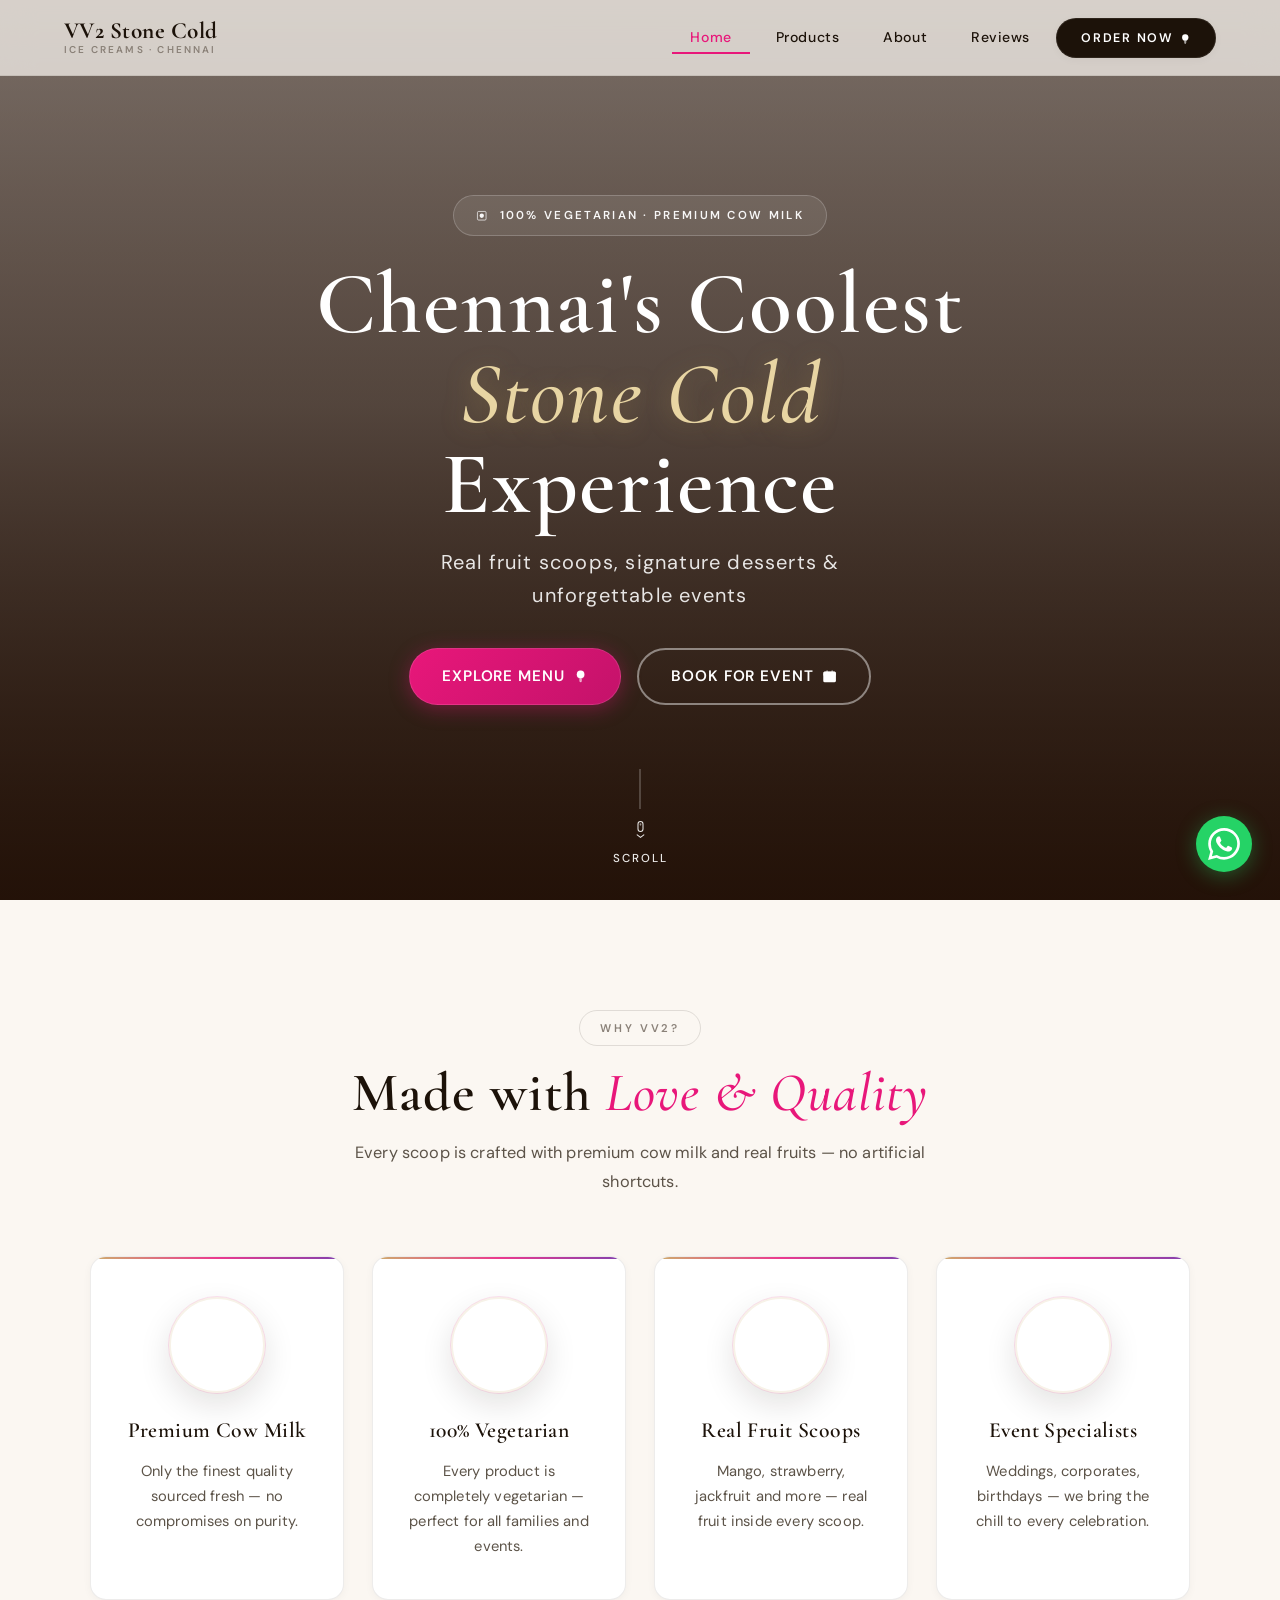
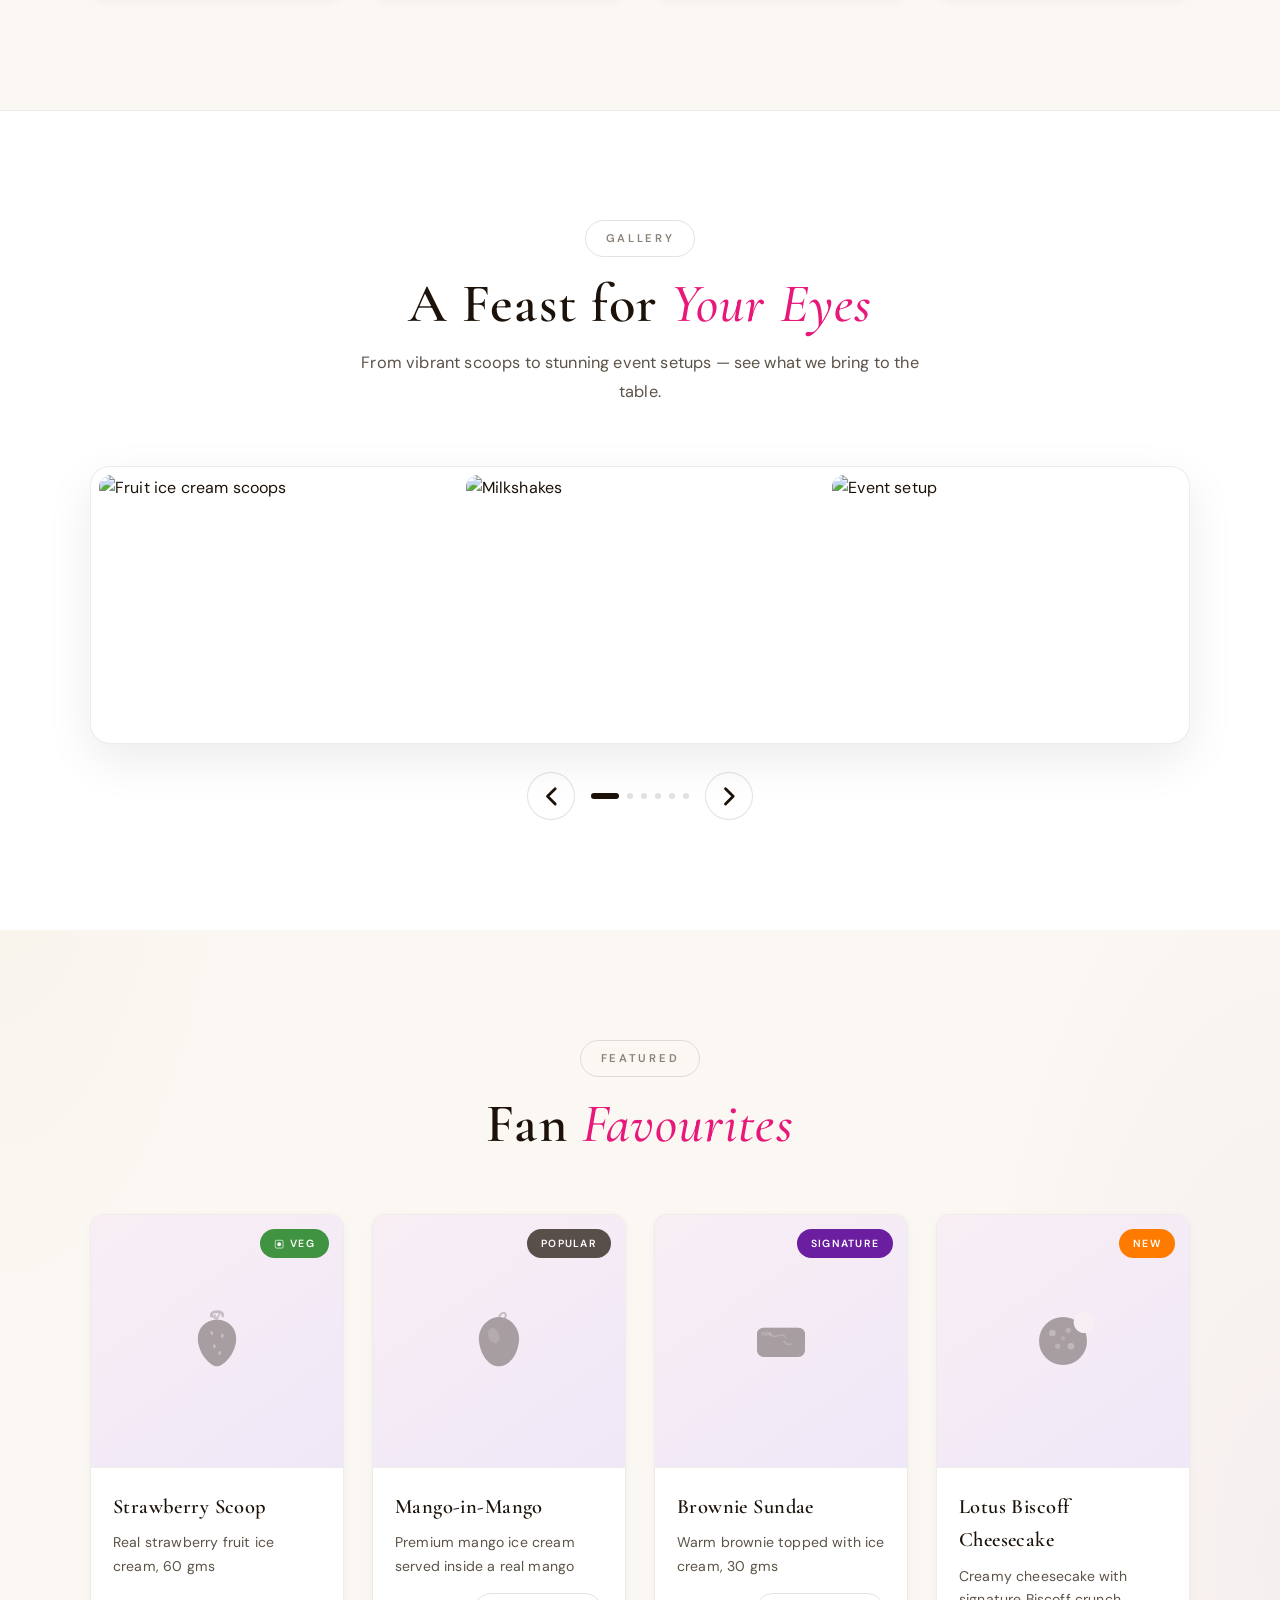
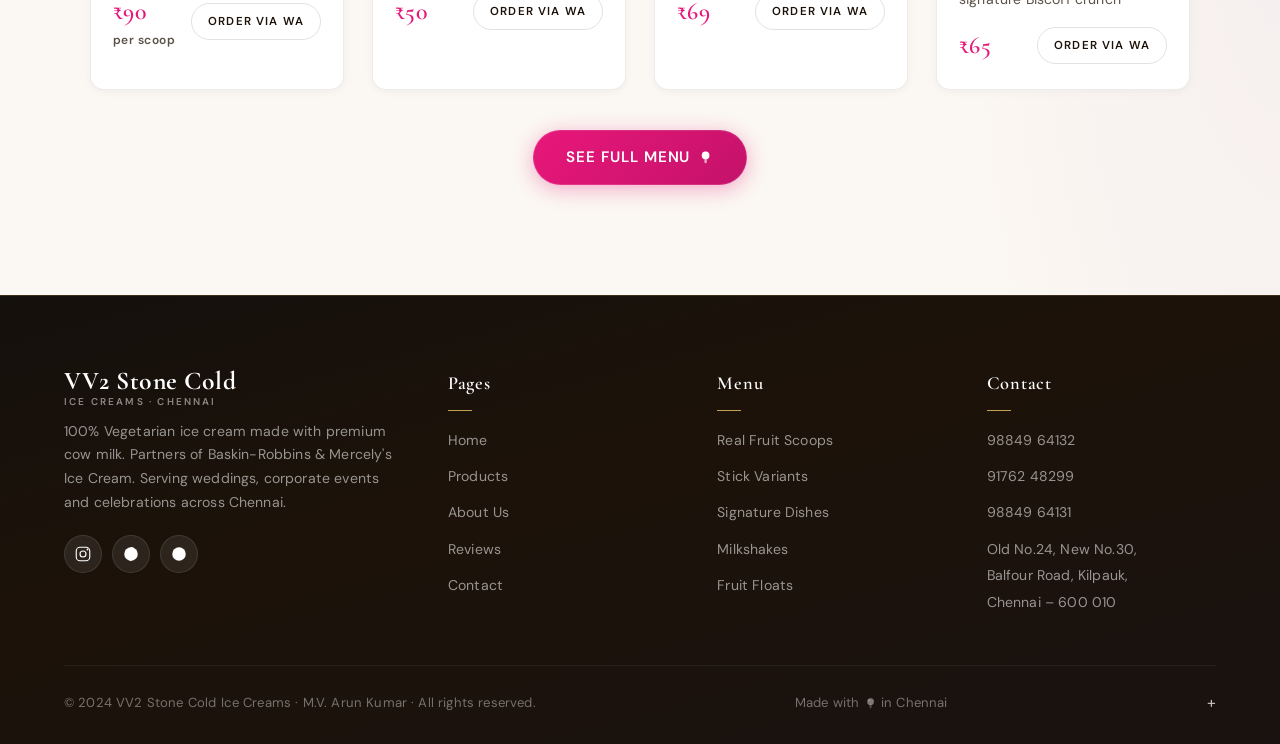
==== VV2 demo/VV2-IceCream/index.html @ 2b2b4f8b "v1" ====
<!DOCTYPE html>
<html lang="en">
<head>
  <meta charset="UTF-8" />
  <meta name="viewport" content="width=device-width, initial-scale=1.0" />
  <meta name="description" content="VV2 Stone Cold Ice Creams — 100% Vegetarian, Premium Cow Milk Ice Creams in Chennai. Baskin Robbins & Mercely's partner for weddings and corporate events." />
  <title>VV2 Stone Cold Ice Creams | Chennai</title>
  <link rel="stylesheet" href="css/style.css" />
  <link rel="stylesheet" href="css/icons.css" />
  <link rel="stylesheet" href="css/premium-ui.css" />
  <!-- Favicon: replace with your actual favicon -->
  <link rel="icon" href="images/favicon.svg" type="image/svg+xml" />
</head>
<body>
  <!-- ═══════════════════════════════
       NAVIGATION
  ═══════════════════════════════ -->
  <nav class="navbar">
    <a href="index.html" class="nav-logo">
      <!-- Replace src with your actual logo file -->
      <!-- <img src="images/logo.png" alt="VV2 Stone Cold Logo" /> -->
      <div class="nav-logo-text">
        VV2 Stone Cold
        <span>Ice Creams · Chennai</span>
      </div>
    </a>

    <ul class="nav-links">
      <li><a href="index.html">Home</a></li>
      <li><a href="products.html">Products</a></li>
      <li><a href="about.html">About</a></li>
      <li><a href="reviews.html">Reviews</a></li>
      <li><a href="contact.html" class="nav-cta">Order Now <svg class="icon icon-sm"><use href="images/icons.svg#icon-scoop"/></svg></a></li>
    </ul>

    <div class="hamburger" aria-label="Toggle menu" role="button" tabindex="0">
      <span></span><span></span><span></span>
    </div>
  </nav>

  <!-- Mobile Nav -->
  <div class="mobile-nav">
    <a href="index.html"><svg class="icon icon-sm"><use href="images/icons.svg#icon-home"/></svg> Home</a>
    <a href="products.html"><svg class="icon icon-sm"><use href="images/icons.svg#icon-scoop"/></svg> Products</a>
    <a href="about.html"><svg class="icon icon-sm"><use href="images/icons.svg#icon-heart"/></svg> About Us</a>
    <a href="reviews.html"><svg class="icon icon-sm"><use href="images/icons.svg#icon-star"/></svg> Reviews</a>
    <a href="contact.html"><svg class="icon icon-sm"><use href="images/icons.svg#icon-phone"/></svg> Contact</a>
  </div>

  <!-- ═══════════════════════════════
       HERO SECTION
  ═══════════════════════════════ -->
  <section class="hero">
    <!-- VIDEO BACKGROUND -->
    <!-- To add your video: place a .mp4 file in images/ folder and update the src below -->
    <div class="hero-video-wrap">
      <video class="hero-video" autoplay muted loop playsinline
             poster="images/hero-poster.jpg">
        <!-- REPLACE src WITH YOUR VIDEO FILE PATH -->
        <source src="images/hero-bg.mp4" type="video/mp4" />
      </video>
      <!-- Fallback gradient if video not found -->
    </div>
    <!-- Fallback if no video loaded -->
    <div class="hero-bg-fallback"></div>

    <div class="hero-content">
      <div class="hero-badge"><svg class="icon icon-sm" style="fill: #2d8a2d; margin-right: 4px;"><use href="images/icons.svg#icon-veg"/></svg> 100% Vegetarian · Premium Cow Milk</div>
      <h1 class="hero-title">
        Chennai's Coolest
        <span class="highlight">Stone Cold</span>
        Experience
      </h1>
      <p class="hero-subtitle">Real fruit scoops, signature desserts & unforgettable events</p>
      <div class="hero-btns">
        <a href="products.html" class="btn-primary">Explore Menu <svg class="icon icon-sm"><use href="images/icons.svg#icon-scoop"/></svg></a>
        <a href="contact.html" class="btn-outline">Book for Event <svg class="icon icon-sm"><use href="images/icons.svg#icon-calendar"/></svg></a>
      </div>
    </div>

    <div class="hero-scroll">
      <svg class="icon icon-sm" viewBox="0 0 48 48"><use href="images/icons.svg#icon-scroll-down"/></svg>
      <span>Scroll</span>
    </div>
  </section>

  <!-- ═══════════════════════════════
       WHY CHOOSE US
  ═══════════════════════════════ -->
  <section class="section">
    <div class="section-header fade-in">
      <div class="section-tag">Why VV2?</div>
      <h2 class="section-title">Made with <span>Love & Quality</span></h2>
      <p class="section-desc">Every scoop is crafted with premium cow milk and real fruits — no artificial shortcuts.</p>
    </div>

    <div class="features-grid">
      <div class="feature-card fade-in fade-in-delay-1">
        <div class="feature-photo" data-feature-photo="milk" role="img" aria-label="Premium cow milk"></div>
        <h3>Premium Cow Milk</h3>
        <p>Only the finest quality sourced fresh — no compromises on purity.</p>
      </div>
      <div class="feature-card fade-in fade-in-delay-2">
        <div class="feature-photo" data-feature-photo="veg" role="img" aria-label="Fresh vegetarian ingredients"></div>
        <h3>100% Vegetarian</h3>
        <p>Every product is completely vegetarian — perfect for all families and events.</p>
      </div>
      <div class="feature-card fade-in fade-in-delay-3">
        <div class="feature-photo" data-feature-photo="fruit" role="img" aria-label="Real fruit ice cream"></div>
        <h3>Real Fruit Scoops</h3>
        <p>Mango, strawberry, jackfruit and more — real fruit inside every scoop.</p>
      </div>
      <div class="feature-card fade-in fade-in-delay-4">
        <div class="feature-photo" data-feature-photo="events" role="img" aria-label="Event ice cream service"></div>
        <h3>Event Specialists</h3>
        <p>Weddings, corporates, birthdays — we bring the chill to every celebration.</p>
      </div>
    </div>
  </section>

  <!-- ═══════════════════════════════
       GALLERY / CAROUSEL
  ═══════════════════════════════ -->
  <section class="section section-alt">
    <div class="section-header fade-in">
      <div class="section-tag">Gallery</div>
      <h2 class="section-title">A Feast for <span>Your Eyes</span></h2>
      <p class="section-desc">From vibrant scoops to stunning event setups — see what we bring to the table.</p>
    </div>

    <div class="gallery-wrap fade-in">
      <div class="gallery-track">
        <!-- GALLERY SLIDES: Replace src with your actual images in images/ folder -->
        <!-- Each slide = one photo. Add or remove slides as needed. -->

        <div class="gallery-slide">
          <img src="images/gallery-1.jpg" alt="Fruit ice cream scoops" loading="lazy" />
          <div class="gallery-slide-overlay"><span>Real Fruit Scoops</span></div>
        </div>

        <div class="gallery-slide">
          <img src="images/gallery-2.jpg" alt="Milkshakes" loading="lazy" />
          <div class="gallery-slide-overlay"><span>Premium Milkshakes</span></div>
        </div>

        <div class="gallery-slide">
          <img src="images/gallery-3.jpg" alt="Event setup" loading="lazy" />
          <div class="gallery-slide-overlay"><span>Wedding Event Setup</span></div>
        </div>

        <div class="gallery-slide">
          <img src="images/gallery-4.jpg" alt="Stick variants" loading="lazy" />
          <div class="gallery-slide-overlay"><span>Stick Variants</span></div>
        </div>

        <div class="gallery-slide">
          <img src="images/gallery-5.jpg" alt="Fruit floats" loading="lazy" />
          <div class="gallery-slide-overlay"><span>Fruit Floats</span></div>
        </div>

        <div class="gallery-slide">
          <img src="images/gallery-6.jpg" alt="Brownie sundae" loading="lazy" />
          <div class="gallery-slide-overlay"><span>Brownie Sundae</span></div>
        </div>
      </div>
    </div>

    <div class="gallery-controls">
      <button class="gallery-btn gallery-prev" aria-label="Previous">
        <svg class="icon icon-md" aria-hidden="true"><use href="images/icons.svg#icon-chevron-left"/></svg>
      </button>
      <div class="gallery-dots">
        <div class="gallery-dot active"></div>
        <div class="gallery-dot"></div>
        <div class="gallery-dot"></div>
        <div class="gallery-dot"></div>
        <div class="gallery-dot"></div>
        <div class="gallery-dot"></div>
      </div>
      <button class="gallery-btn gallery-next" aria-label="Next">
        <svg class="icon icon-md" aria-hidden="true"><use href="images/icons.svg#icon-chevron-right"/></svg>
      </button>
    </div>
  </section>

  <!-- ═══════════════════════════════
       QUICK MENU PREVIEW
  ═══════════════════════════════ -->
  <section class="section">
    <div class="section-header fade-in">
      <div class="section-tag">Featured</div>
      <h2 class="section-title">Fan <span>Favourites</span></h2>
    </div>

    <div class="products-grid" style="max-width:1100px; margin: 0 auto;">

      <div class="product-card fade-in fade-in-delay-1">
        <div class="product-img-wrap">
          <!-- REPLACE with your actual image: images/scoop-strawberry.jpg -->
          <img src="images/scoop-strawberry.jpg" alt="Strawberry Scoop" loading="lazy"
/>
          <div class="product-img-placeholder" style="display:none;">
            <svg class="icon icon-2xl" style="fill: var(--pink);"><use href="images/icons.svg#icon-strawberry"/></svg>
          </div>
          <span class="product-badge veg"><svg class="icon icon-sm" style="fill: currentColor; margin-right: 2px;"><use href="images/icons.svg#icon-veg"/></svg> Veg</span>
        </div>
        <div class="product-info">
          <div class="product-name">Strawberry Scoop</div>
          <div class="product-desc">Real strawberry fruit ice cream, 60 gms</div>
          <div class="product-footer">
            <div class="product-price">₹90 <small>per scoop</small></div>
            <button class="product-order-btn">Order via WA</button>
          </div>
        </div>
      </div>

      <div class="product-card fade-in fade-in-delay-2">
        <div class="product-img-wrap">
          <img src="images/mango-in-mango.jpg" alt="Mango in Mango" loading="lazy"
/>
          <div class="product-img-placeholder" style="display:none;">
            <svg class="icon icon-2xl" style="fill: var(--orange);"><use href="images/icons.svg#icon-mango"/></svg>
          </div>
          <span class="product-badge">Popular</span>
        </div>
        <div class="product-info">
          <div class="product-name">Mango-in-Mango</div>
          <div class="product-desc">Premium mango ice cream served inside a real mango</div>
          <div class="product-footer">
            <div class="product-price">₹50</div>
            <button class="product-order-btn">Order via WA</button>
          </div>
        </div>
      </div>

      <div class="product-card fade-in fade-in-delay-3">
        <div class="product-img-wrap">
          <img src="images/brownie-sundae.jpg" alt="Brownie Sundae" loading="lazy"
/>
          <div class="product-img-placeholder" style="display:none;">
            <svg class="icon icon-2xl" style="fill: var(--brown);"><use href="images/icons.svg#icon-brownie"/></svg>
          </div>
          <span class="product-badge" style="background:var(--purple);">Signature</span>
        </div>
        <div class="product-info">
          <div class="product-name">Brownie Sundae</div>
          <div class="product-desc">Warm brownie topped with ice cream, 30 gms</div>
          <div class="product-footer">
            <div class="product-price">₹69</div>
            <button class="product-order-btn">Order via WA</button>
          </div>
        </div>
      </div>

      <div class="product-card fade-in fade-in-delay-4">
        <div class="product-img-wrap">
          <img src="images/lotus-biscoff.jpg" alt="Lotus Biscoff" loading="lazy"
/>
          <div class="product-img-placeholder" style="display:none;">
            <svg class="icon icon-2xl" style="fill: var(--brown-mid);"><use href="images/icons.svg#icon-cookie"/></svg>
          </div>
          <span class="product-badge" style="background:var(--orange);">New</span>
        </div>
        <div class="product-info">
          <div class="product-name">Lotus Biscoff Cheesecake</div>
          <div class="product-desc">Creamy cheesecake with signature Biscoff crunch</div>
          <div class="product-footer">
            <div class="product-price">₹65</div>
            <button class="product-order-btn">Order via WA</button>
          </div>
        </div>
      </div>

    </div>

    <div style="text-align:center; margin-top:40px;">
      <a href="products.html" class="btn-primary">See Full Menu <svg class="icon icon-sm"><use href="images/icons.svg#icon-scoop"/></svg></a>
    </div>
  </section>

  <!-- ═══════════════════════════════
       FOOTER
  ═══════════════════════════════ -->
  <footer>
    <div class="footer-grid">
      <div class="footer-brand">
        <span class="nav-logo-text">VV2 Stone Cold<span>Ice Creams · Chennai</span></span>
        <p>100% Vegetarian ice cream made with premium cow milk. Partners of Baskin-Robbins & Mercely's Ice Cream. Serving weddings, corporate events and celebrations across Chennai.</p>
        <div class="footer-socials">
          <a href="#" class="social-btn" aria-label="Instagram">
            <svg width="18" height="18" viewBox="0 0 48 48" fill="currentColor"><use href="images/icons.svg#icon-instagram"/></svg>
          </a>
          <a href="#" class="social-btn" aria-label="Facebook">
            <svg width="18" height="18" viewBox="0 0 48 48" fill="currentColor"><use href="images/icons.svg#icon-facebook"/></svg>
          </a>
          <a href="#" class="social-btn" aria-label="WhatsApp">
            <svg width="18" height="18" viewBox="0 0 48 48" fill="currentColor"><use href="images/icons.svg#icon-whatsapp"/></svg>
          </a>
        </div>
      </div>
      <div class="footer-col">
        <h4>Pages</h4>
        <ul>
          <li><a href="index.html">Home</a></li>
          <li><a href="products.html">Products</a></li>
          <li><a href="about.html">About Us</a></li>
          <li><a href="reviews.html">Reviews</a></li>
          <li><a href="contact.html">Contact</a></li>
        </ul>
      </div>
      <div class="footer-col">
        <h4>Menu</h4>
        <ul>
          <li><a href="products.html#scoops">Real Fruit Scoops</a></li>
          <li><a href="products.html#sticks">Stick Variants</a></li>
          <li><a href="products.html#signature">Signature Dishes</a></li>
          <li><a href="products.html#signature">Milkshakes</a></li>
          <li><a href="products.html#signature">Fruit Floats</a></li>
        </ul>
      </div>
      <div class="footer-col">
        <h4>Contact</h4>
        <ul>
          <li><a href="tel:+919884964132">98849 64132</a></li>
          <li><a href="tel:+919176248299">91762 48299</a></li>
          <li><a href="tel:+919884964131">98849 64131</a></li>
          <li><a href="contact.html">Old No.24, New No.30,<br>Balfour Road, Kilpauk,<br>Chennai – 600 010</a></li>
        </ul>
      </div>
    </div>
    <div class="footer-bottom">
      <p>© 2024 VV2 Stone Cold Ice Creams · M.V. Arun Kumar · All rights reserved.</p>
      <p>Made with <svg class="icon icon-sm" style="fill: var(--pink);"><use href="images/icons.svg#icon-scoop"/></svg> in Chennai</p>
+    </div>
  </footer>

  <!-- ═══════════════════════════════
       FLOATING WHATSAPP BUTTON
  ═══════════════════════════════ -->
  <div class="whatsapp-float">
    <span class="whatsapp-tooltip">Order on WhatsApp!</span>
    <button class="whatsapp-btn" aria-label="Chat on WhatsApp">
      <svg viewBox="0 0 24 24" xmlns="http://www.w3.org/2000/svg">
        <path d="M17.472 14.382c-.297-.149-1.758-.867-2.03-.967-.273-.099-.471-.148-.67.15-.197.297-.767.966-.94 1.164-.173.199-.347.223-.644.075-.297-.15-1.255-.463-2.39-1.475-.883-.788-1.48-1.761-1.653-2.059-.173-.297-.018-.458.13-.606.134-.133.298-.347.446-.52.149-.174.198-.298.298-.497.099-.198.05-.371-.025-.52-.075-.149-.669-1.612-.916-2.207-.242-.579-.487-.5-.669-.51-.173-.008-.371-.01-.57-.01-.198 0-.52.074-.792.372-.272.297-1.04 1.016-1.04 2.479 0 1.462 1.065 2.875 1.213 3.074.149.198 2.096 3.2 5.077 4.487.709.306 1.262.489 1.694.625.712.227 1.36.195 1.871.118.571-.085 1.758-.719 2.006-1.413.248-.694.248-1.289.173-1.413-.074-.124-.272-.198-.57-.347m-5.421 7.403h-.004a9.87 9.87 0 01-5.031-1.378l-.361-.214-3.741.982.998-3.648-.235-.374a9.86 9.86 0 01-1.51-5.26c.001-5.45 4.436-9.884 9.888-9.884 2.64 0 5.122 1.03 6.988 2.898a9.825 9.825 0 012.893 6.994c-.003 5.45-4.437 9.884-9.885 9.884m8.413-18.297A11.815 11.815 0 0012.05 0C5.495 0 .16 5.335.157 11.892c0 2.096.547 4.142 1.588 5.945L.057 24l6.305-1.654a11.882 11.882 0 005.683 1.448h.005c6.554 0 11.89-5.335 11.893-11.893a11.821 11.821 0 00-3.48-8.413Z"/>
      </svg>
    </button>
  </div>

  <script src="js/premium-images.js"></script>
  <script src="js/main.js"></script>
</body>
</html>
---- VV2 demo/VV2-IceCream/css/style.css ----
/* ============================================
   VV2 STONE COLD ICE CREAMS - Main Stylesheet
   Built for VV2 x Baskin Robbins x Mercely's
   ============================================ */

@import url('https://fonts.googleapis.com/css2?family=Cormorant+Garamond:ital,wght@0,500;0,600;0,700;1,400;1,500&family=DM+Sans:ital,opsz,wght@0,9..40,400;0,9..40,500;0,9..40,600;0,9..40,700;1,9..40,400&display=swap');

/* ── CSS VARIABLES (Color Palette) ── */
:root {
  --pink:        #E8177A;   /* Baskin Robbins hot pink */
  --pink-light:  #FF6EB4;
  --pink-pale:   #FFF0F7;
  --brown:       #5C2E0E;   /* BR chocolate brown */
  --brown-mid:   #8B4513;
  --purple:      #6B1FA0;   /* Mercely's purple */
  --purple-light:#A855D8;
  --orange:      #FF7B00;   /* accent warm */
  --yellow:      #F5C842;
  --cream:       #FBF7F2;
  --white:       #FFFFFF;
  --dark:        #1C1209;
  --gray-text:   #5C5348;
  --gray-muted:  #8A8178;

  --font-display: 'Cormorant Garamond', Georgia, 'Times New Roman', serif;
  --font-script:  'Cormorant Garamond', Georgia, serif;
  --font-body:    'DM Sans', system-ui, -apple-system, sans-serif;

  --shadow-card:  0 10px 40px rgba(28, 18, 9, 0.06);
  --shadow-hover: 0 20px 50px rgba(232, 23, 122, 0.14);
  --radius-card:  16px;
  --radius-pill:  50px;
  --transition:   0.35s cubic-bezier(0.4,0,0.2,1);
}

/* ── RESET & BASE ── */
*, *::before, *::after { box-sizing: border-box; margin: 0; padding: 0; }

html { scroll-behavior: smooth; }

body {
  font-family: var(--font-body);
  font-size: 1rem;
  font-weight: 400;
  letter-spacing: 0.01em;
  line-height: 1.65;
  background: var(--cream);
  color: var(--dark);
  overflow-x: hidden;
  cursor: default;
  -webkit-font-smoothing: antialiased;
  -moz-osx-font-smoothing: grayscale;
}

img { max-width: 100%; display: block; }
a  { text-decoration: none; color: inherit; }
ul { list-style: none; }

/* ── SCROLLBAR ── */
::-webkit-scrollbar { width: 8px; }
::-webkit-scrollbar-track { background: var(--pink-pale); }
::-webkit-scrollbar-thumb {
  background: linear-gradient(180deg, var(--pink), var(--orange));
  background-size: 100% 200%;
  border-radius: 4px;
  animation: thumbShift 4s ease infinite;
}
::-webkit-scrollbar-thumb:hover {
  background: linear-gradient(180deg, var(--orange), var(--pink));
}

@keyframes thumbShift {
  0%, 100% { background-position: 0% 0%; }
  50%      { background-position: 0% 100%; }
}

/* ========================================
   NAVIGATION
   ======================================== */
.navbar {
  position: fixed;
  top: 0; left: 0; right: 0;
  z-index: 1000;
  padding: 0 5%;
  height: 72px;
  display: flex;
  align-items: center;
  justify-content: space-between;
  background: rgba(255,255,255,0.92);
  backdrop-filter: blur(16px);
  -webkit-backdrop-filter: blur(16px);
  border-bottom: 2px solid rgba(232,23,122,0.12);
  transition: var(--transition);
}

.navbar.scrolled {
  height: 60px;
  box-shadow: 0 4px 24px rgba(232,23,122,0.12);
}

.nav-logo {
  display: flex;
  align-items: center;
  gap: 10px;
}

.nav-logo img {
  height: 44px;
  width: auto;
  object-fit: contain;
}

.nav-logo-text {
  font-family: var(--font-display);
  font-size: 1.45rem;
  font-weight: 700;
  color: var(--dark);
  line-height: 1.05;
  letter-spacing: 0.02em;
}

.nav-logo-text span {
  display: block;
  font-family: var(--font-body);
  font-size: 0.62rem;
  font-weight: 600;
  color: var(--gray-muted);
  letter-spacing: 0.22em;
  text-transform: uppercase;
  margin-top: 2px;
}

.nav-links {
  display: flex;
  align-items: center;
  gap: 8px;
}

.nav-links a {
  font-family: var(--font-body);
  font-weight: 600;
  font-size: 0.9rem;
  color: var(--dark);
  padding: 8px 18px;
  border-radius: var(--radius-pill);
  transition: var(--transition);
  letter-spacing: 0.04em;
  position: relative;
}

.nav-links a::after {
  content: '';
  position: absolute;
  bottom: 4px; left: 50%;
  transform: translateX(-50%) scaleX(0);
  width: 60%; height: 2px;
  background: var(--pink);
  border-radius: 2px;
  transition: var(--transition);
}

.nav-links a:hover { color: var(--pink); }
.nav-links a:hover::after { transform: translateX(-50%) scaleX(1); }
.nav-links a.active { color: var(--pink); background: var(--pink-pale); }

.nav-cta {
  background: var(--pink) !important;
  color: var(--white) !important;
  padding: 10px 22px !important;
  border-radius: var(--radius-pill) !important;
  font-weight: 800 !important;
  transition: var(--transition) !important;
  box-shadow: 0 4px 16px rgba(232,23,122,0.35);
}

.nav-cta:hover {
  background: var(--brown) !important;
  transform: translateY(-2px);
  box-shadow: 0 8px 24px rgba(232,23,122,0.4) !important;
}

.nav-cta::after { display: none !important; }

/* Hamburger */
.hamburger {
  display: none;
  flex-direction: column;
  gap: 5px;
  cursor: pointer;
  padding: 6px;
  border-radius: 8px;
  transition: var(--transition);
}

.hamburger span {
  display: block;
  width: 26px; height: 2.5px;
  background: var(--pink);
  border-radius: 2px;
  transition: var(--transition);
}

.hamburger.open span:nth-child(1) { transform: translateY(7.5px) rotate(45deg); }
.hamburger.open span:nth-child(2) { opacity: 0; transform: scaleX(0); }
.hamburger.open span:nth-child(3) { transform: translateY(-7.5px) rotate(-45deg); }

/* Mobile nav */
.mobile-nav {
  display: none;
  position: fixed;
  top: 72px; left: 0; right: 0;
  background: var(--white);
  padding: 24px 5% 32px;
  flex-direction: column;
  gap: 6px;
  border-bottom: 2px solid var(--pink-pale);
  box-shadow: 0 8px 32px rgba(0,0,0,0.1);
  z-index: 999;
  transform: translateY(-110%);
  transition: transform 0.4s cubic-bezier(0.4,0,0.2,1);
}

.mobile-nav.open {
  transform: translateY(0);
}

.mobile-nav a {
  font-family: var(--font-body);
  font-weight: 700;
  font-size: 1.1rem;
  color: var(--dark);
  padding: 14px 20px;
  border-radius: 12px;
  transition: var(--transition);
}

.mobile-nav a:hover, .mobile-nav a.active {
  background: var(--pink-pale);
  color: var(--pink);
  padding-left: 28px;
}

/* ========================================
   HERO SECTION
   ======================================== */
.hero {
  position: relative;
  height: 100vh;
  min-height: 600px;
  display: flex;
  align-items: center;
  justify-content: center;
  overflow: hidden;
}

.hero-video-wrap {
  position: absolute;
  inset: 0;
  z-index: 0;
}

.hero-video-wrap video {
  width: 100%; height: 100%;
  object-fit: cover;
  filter: brightness(0.45) saturate(1.2);
}

.hero-video-wrap::after {
  content: '';
  position: absolute;
  inset: 0;
  background: linear-gradient(
    135deg,
    rgba(232,23,122,0.45) 0%,
    rgba(107,31,160,0.35) 50%,
    rgba(28,10,0,0.7) 100%
  );
}

/* Fallback gradient if no video */
.hero-bg-fallback {
  position: absolute;
  inset: 0;
  background: linear-gradient(135deg, #E8177A 0%, #6B1FA0 50%, #1A0A00 100%);
  z-index: 1;
}

.hero-content {
  position: relative;
  z-index: 2;
  text-align: center;
  padding: 0 20px;
  animation: heroFadeUp 1.2s ease both;
}

@keyframes heroFadeUp {
  from { opacity: 0; transform: translateY(50px); }
  to   { opacity: 1; transform: translateY(0); }
}

.hero-badge {
  display: inline-flex;
  align-items: center;
  gap: 8px;
  background: rgba(255,255,255,0.12);
  backdrop-filter: blur(12px);
  border: 1px solid rgba(255,255,255,0.28);
  color: rgba(255,255,255,0.95);
  font-size: 0.72rem;
  font-weight: 600;
  letter-spacing: 0.2em;
  text-transform: uppercase;
  padding: 10px 22px;
  border-radius: var(--radius-pill);
  margin-bottom: 24px;
  animation: heroFadeUp 1.2s 0.2s ease both;
}

.hero-title {
  font-family: var(--font-display);
  font-size: clamp(2.6rem, 7vw, 5.5rem);
  font-weight: 600;
  color: var(--white);
  line-height: 1.02;
  letter-spacing: 0.02em;
  margin-bottom: 16px;
  animation: heroFadeUp 1.2s 0.3s ease both;
}

.hero-title .highlight {
  color: var(--yellow);
  display: block;
  font-style: italic;
  font-weight: 500;
}

.hero-subtitle {
  font-family: var(--font-body);
  font-size: clamp(1rem, 2.2vw, 1.25rem);
  font-weight: 400;
  letter-spacing: 0.06em;
  color: rgba(255,255,255,0.88);
  max-width: 520px;
  margin-left: auto;
  margin-right: auto;
  margin-bottom: 36px;
  animation: heroFadeUp 1.2s 0.4s ease both;
}

.hero-btns {
  display: flex;
  gap: 16px;
  justify-content: center;
  flex-wrap: wrap;
  animation: heroFadeUp 1.2s 0.5s ease both;
}

.btn-primary {
  background: var(--pink);
  color: var(--white);
  font-family: var(--font-body);
  font-weight: 600;
  font-size: 0.95rem;
  letter-spacing: 0.06em;
  text-transform: uppercase;
  padding: 14px 32px;
  border-radius: var(--radius-pill);
  border: none;
  cursor: pointer;
  transition: var(--transition);
  box-shadow: 0 6px 24px rgba(232,23,122,0.5);
  display: inline-flex;
  align-items: center;
  gap: 8px;
}

.btn-primary:hover {
  background: var(--white);
  color: var(--pink);
  transform: translateY(-3px);
  box-shadow: 0 12px 36px rgba(232,23,122,0.4);
}

.btn-outline {
  background: transparent;
  color: var(--white);
  font-family: var(--font-body);
  font-weight: 600;
  font-size: 0.95rem;
  letter-spacing: 0.06em;
  text-transform: uppercase;
  padding: 14px 32px;
  border-radius: var(--radius-pill);
  border: 2px solid rgba(255,255,255,0.6);
  cursor: pointer;
  transition: var(--transition);
  display: inline-flex;
  align-items: center;
  gap: 8px;
}

.btn-outline:hover {
  background: rgba(255,255,255,0.15);
  border-color: var(--white);
  transform: translateY(-3px);
}

.hero-scroll {
  position: absolute;
  bottom: 32px;
  left: 50%;
  transform: translateX(-50%);
  z-index: 2;
  display: flex;
  flex-direction: column;
  align-items: center;
  gap: 10px;
  color: rgba(255,255,255,0.9);
  font-size: 0.72rem;
  letter-spacing: 2px;
  text-transform: uppercase;
  animation: bounce 2s infinite;
}

.hero-scroll svg {
  width: 20px;
  height: 20px;
  fill: currentColor;
  animation: scrollIcon 2s infinite;
}

.hero-scroll span {
  letter-spacing: 2px;
}

.hero-scroll::before {
  content: '';
  width: 1px;
  height: 40px;
  background: rgba(255,255,255,0.4);
}

@keyframes bounce {
  0%, 100% { transform: translateX(-50%) translateY(0); }
  50%       { transform: translateX(-50%) translateY(8px); }
}

@keyframes scrollIcon {
  0%, 100% { transform: translateY(0); opacity: 0.9; }
  50%       { transform: translateY(4px); opacity: 0.65; }
}

/* ========================================
   SECTION COMMONS
   ======================================== */
.section {
  padding: 100px 5%;
}

.section-alt {
  background: var(--white);
}

.section-header {
  text-align: center;
  margin-bottom: 60px;
}

.section-tag {
  display: inline-block;
  font-size: 0.7rem;
  font-weight: 600;
  letter-spacing: 0.24em;
  text-transform: uppercase;
  color: var(--pink);
  background: transparent;
  border: 1px solid rgba(232, 23, 122, 0.25);
  padding: 8px 20px;
  border-radius: var(--radius-pill);
  margin-bottom: 18px;
}

.section-title {
  font-family: var(--font-display);
  font-size: clamp(2.1rem, 4.5vw, 3.4rem);
  font-weight: 600;
  color: var(--dark);
  line-height: 1.08;
  letter-spacing: 0.02em;
  margin-bottom: 16px;
}

.section-title span {
  color: var(--pink);
  font-style: italic;
  font-weight: 500;
}

.section-desc {
  font-size: 1.02rem;
  color: var(--gray-text);
  max-width: 580px;
  margin: 0 auto;
  line-height: 1.75;
  font-weight: 400;
}

/* ========================================
   FEATURES / WHY US (Home)
   ======================================== */
.features-grid {
  display: grid;
  grid-template-columns: repeat(auto-fit, minmax(220px, 1fr));
  gap: 28px;
  max-width: 1100px;
  margin: 0 auto;
}

.feature-card {
  background: var(--white);
  border-radius: var(--radius-card);
  padding: 36px 28px;
  text-align: center;
  border: 2px solid transparent;
  box-shadow: var(--shadow-card);
  transition: var(--transition);
  position: relative;
  overflow: hidden;
}

.feature-card::before {
  content: '';
  position: absolute;
  top: 0; left: 0; right: 0;
  height: 4px;
  background: linear-gradient(90deg, var(--pink), var(--purple));
}

.feature-card:hover {
  transform: translateY(-8px);
  box-shadow: var(--shadow-hover);
  border-color: var(--pink-pale);
}

.feature-photo {
  width: 88px;
  height: 88px;
  border-radius: 50%;
  margin: 0 auto 20px;
  display: grid;
  place-items: center;
  background: linear-gradient(145deg, var(--pink-pale), #f3e7ff);
  box-shadow: 0 8px 28px rgba(28, 18, 9, 0.12);
  border: 3px solid var(--white);
  outline: 1px solid rgba(232, 23, 122, 0.12);
}

.feature-photo svg {
  width: 44px;
  height: 44px;
}

.feature-icon {
  margin-bottom: 16px;
  display: flex;
  align-items: center;
  justify-content: center;
}

.feature-card h3 {
  font-family: var(--font-display);
  font-size: 1.35rem;
  font-weight: 600;
  color: var(--dark);
  margin-bottom: 10px;
  letter-spacing: 0.02em;
}

.feature-card p {
  font-size: 0.92rem;
  color: var(--gray-text);
  line-height: 1.7;
}

/* ========================================
   GALLERY CAROUSEL (Home)
   ======================================== */
.gallery-wrap {
  overflow: hidden;
  position: relative;
  border-radius: 24px;
  max-width: 1100px;
  margin: 0 auto;
}

.gallery-track {
  display: flex;
  gap: 20px;
  transition: transform 0.5s cubic-bezier(0.4,0,0.2,1);
}

.gallery-slide {
  min-width: calc(33.333% - 14px);
  border-radius: 16px;
  overflow: hidden;
  position: relative;
  aspect-ratio: 4/3;
  cursor: pointer;
  flex-shrink: 0;
}

.gallery-slide img {
  width: 100%; height: 100%;
  object-fit: cover;
  transition: transform 0.5s ease;
}

.gallery-slide:hover img { transform: scale(1.07); }

.gallery-slide-overlay {
  position: absolute;
  inset: 0;
  background: linear-gradient(to top, rgba(232,23,122,0.7) 0%, transparent 60%);
  opacity: 0;
  transition: var(--transition);
  display: flex;
  align-items: flex-end;
  padding: 20px;
}

.gallery-slide:hover .gallery-slide-overlay { opacity: 1; }

.gallery-slide-overlay span {
  color: var(--white);
  font-family: var(--font-display);
  font-weight: 600;
  font-size: 1.1rem;
  letter-spacing: 0.04em;
}

.gallery-controls {
  display: flex;
  justify-content: center;
  align-items: center;
  gap: 16px;
  margin-top: 28px;
}

.gallery-btn {
  width: 48px; height: 48px;
  border-radius: 50%;
  border: 2px solid var(--pink);
  background: transparent;
  color: var(--pink);
  font-size: 1.2rem;
  cursor: pointer;
  transition: var(--transition);
  display: flex;
  align-items: center;
  justify-content: center;
}

.gallery-btn:hover {
  background: var(--pink);
  color: var(--white);
  transform: scale(1.1);
}

.gallery-btn .icon svg {
  fill: currentColor;
  stroke: currentColor;
}

.title-accent {
  fill: var(--pink);
  vertical-align: middle;
  margin-left: 6px;
  transform: translateY(-2px);
}

.gallery-dots {
  display: flex;
  gap: 8px;
}

.gallery-dot {
  width: 8px; height: 8px;
  border-radius: 50%;
  background: var(--pink-pale);
  border: 2px solid var(--pink);
  cursor: pointer;
  transition: var(--transition);
}

.gallery-dot.active {
  background: var(--pink);
  width: 24px;
  border-radius: 4px;
}

/* ========================================
   PRODUCTS PAGE
   ======================================== */
.products-hero {
  padding-top: 120px;
  padding-bottom: 60px;
  background: linear-gradient(135deg, var(--pink-pale) 0%, #f0d8ff 100%);
  text-align: center;
}

.category-tabs {
  display: flex;
  justify-content: center;
  gap: 12px;
  flex-wrap: wrap;
  margin-bottom: 60px;
}

.tab-btn {
  font-family: var(--font-body);
  font-weight: 800;
  font-size: 0.95rem;
  padding: 12px 28px;
  border-radius: var(--radius-pill);
  border: 2px solid var(--pink);
  background: transparent;
  color: var(--pink);
  cursor: pointer;
  transition: var(--transition);
  display: flex;
  align-items: center;
  gap: 8px;
}

.tab-btn:hover, .tab-btn.active {
  background: var(--pink);
  color: var(--white);
  box-shadow: 0 6px 20px rgba(232,23,122,0.35);
  transform: translateY(-2px);
}

.tab-panel { display: none; }
.tab-panel.active { display: block; }

/* Sub-tabs (for Scoops: Fruit / Signature) */
.sub-tabs {
  display: flex;
  justify-content: center;
  gap: 10px;
  flex-wrap: wrap;
  margin-bottom: 40px;
}

.sub-tab-btn {
  font-family: var(--font-body);
  font-weight: 700;
  font-size: 0.88rem;
  padding: 9px 22px;
  border-radius: var(--radius-pill);
  border: 2px solid var(--purple);
  background: transparent;
  color: var(--purple);
  cursor: pointer;
  transition: var(--transition);
}

.sub-tab-btn:hover, .sub-tab-btn.active {
  background: var(--purple);
  color: var(--white);
  transform: translateY(-2px);
}

.sub-panel { display: none; }
.sub-panel.active { display: block; }

/* Product Grid */
.products-grid {
  display: grid;
  grid-template-columns: repeat(auto-fill, minmax(240px, 1fr));
  gap: 28px;
  max-width: 1200px;
  margin: 0 auto;
}

.product-card {
  background: var(--white);
  border-radius: var(--radius-card);
  overflow: hidden;
  box-shadow: var(--shadow-card);
  transition: var(--transition);
  position: relative;
  border: 2px solid transparent;
}

.product-card:hover {
  transform: translateY(-10px);
  box-shadow: var(--shadow-hover);
  border-color: var(--pink-pale);
}

.product-img-wrap {
  position: relative;
  aspect-ratio: 1/1;
  overflow: hidden;
  background: var(--pink-pale);
}

.product-img-wrap img {
  width: 100%; height: 100%;
  object-fit: cover;
  transition: transform 0.5s ease;
}

.product-card:hover .product-img-wrap img {
  transform: scale(1.08);
}

/* Placeholder while image loads */
.product-img-placeholder {
  width: 100%; height: 100%;
  display: flex;
  align-items: center;
  justify-content: center;
  background: linear-gradient(145deg, #f8eef4 0%, #efe8f8 100%);
}

.product-img-placeholder .icon {
  opacity: 0.35;
}

.product-badge {
  position: absolute;
  top: 14px; right: 14px;
  background: var(--pink);
  color: var(--white);
  font-size: 0.72rem;
  font-weight: 800;
  padding: 5px 12px;
  border-radius: var(--radius-pill);
  letter-spacing: 1px;
  text-transform: uppercase;
}

.product-badge.veg {
  background: #2d8a2d;
}

.product-info {
  padding: 20px;
}

.product-name {
  font-family: var(--font-display);
  font-size: 1.28rem;
  font-weight: 600;
  color: var(--dark);
  margin-bottom: 8px;
  letter-spacing: 0.02em;
}

.product-desc {
  font-size: 0.88rem;
  color: var(--gray-text);
  line-height: 1.65;
  margin-bottom: 14px;
}

.product-footer {
  display: flex;
  align-items: center;
  justify-content: space-between;
}

.product-price {
  font-family: var(--font-display);
  font-size: 1.5rem;
  font-weight: 600;
  color: var(--pink);
  letter-spacing: 0.02em;
}

.product-price small {
  font-family: var(--font-body);
  font-size: 0.75rem;
  color: var(--gray-text);
  display: block;
  font-weight: 600;
}

.product-order-btn {
  background: var(--pink-pale);
  color: var(--pink);
  border: none;
  font-family: var(--font-body);
  font-weight: 800;
  font-size: 0.82rem;
  padding: 9px 18px;
  border-radius: var(--radius-pill);
  cursor: pointer;
  transition: var(--transition);
}

.product-order-btn:hover {
  background: var(--pink);
  color: var(--white);
  transform: scale(1.05);
}

/* ========================================
   ABOUT PAGE
   ======================================== */
.about-hero {
  padding-top: 120px;
  padding-bottom: 60px;
  background: linear-gradient(135deg, var(--pink-pale) 0%, #f0d8ff 100%);
}

.about-grid {
  display: grid;
  grid-template-columns: 1fr 1fr;
  gap: 60px;
  align-items: center;
  max-width: 1100px;
  margin: 0 auto;
}

.about-img-wrap {
  position: relative;
  border-radius: 24px;
  overflow: hidden;
  aspect-ratio: 4/5;
  box-shadow: var(--shadow-hover);
}

.about-img-wrap img {
  width: 100%; height: 100%;
  object-fit: cover;
}

.about-img-placeholder {
  width: 100%; height: 100%;
  min-height: 400px;
  background: linear-gradient(135deg, var(--pink), var(--purple));
  display: flex;
  align-items: center;
  justify-content: center;
  font-size: 6rem;
}

.about-img-badge {
  position: absolute;
  bottom: 24px; right: 24px;
  background: var(--white);
  border-radius: 16px;
  padding: 16px 20px;
  box-shadow: var(--shadow-card);
  text-align: center;
}

.about-img-badge .num {
  font-family: var(--font-display);
  font-size: 2rem;
  color: var(--pink);
  line-height: 1;
}

.about-img-badge .label {
  font-size: 0.75rem;
  font-weight: 700;
  color: var(--gray-text);
  text-transform: uppercase;
  letter-spacing: 1px;
}

.about-content .section-tag { text-align: left; }
.about-content .section-title { text-align: left; }

.about-content p {
  font-size: 1rem;
  color: var(--gray-text);
  line-height: 1.8;
  margin-bottom: 16px;
}

.about-stats {
  display: grid;
  grid-template-columns: repeat(3, 1fr);
  gap: 20px;
  margin-top: 32px;
}

.stat-box {
  background: var(--pink-pale);
  border-radius: 14px;
  padding: 20px 16px;
  text-align: center;
  border: 2px solid rgba(232,23,122,0.15);
}

.stat-box .num {
  font-family: var(--font-display);
  font-size: 1.8rem;
  color: var(--pink);
}

.stat-box .label {
  font-size: 0.78rem;
  font-weight: 700;
  color: var(--gray-text);
  text-transform: uppercase;
  letter-spacing: 1px;
}

/* Partners strip */
.partners-strip {
  display: flex;
  align-items: center;
  justify-content: center;
  gap: 48px;
  flex-wrap: wrap;
  padding: 40px 5%;
  background: var(--dark);
}

.partners-strip img {
  height: 48px;
  width: auto;
  object-fit: contain;
  filter: brightness(0) invert(1);
  opacity: 0.7;
  transition: var(--transition);
}

.partners-strip img:hover {
  opacity: 1;
  transform: scale(1.08);
}

/* ========================================
   REVIEWS PAGE
   ======================================== */
.reviews-hero {
  padding-top: 120px;
  padding-bottom: 60px;
  background: linear-gradient(135deg, var(--pink-pale) 0%, #f0d8ff 100%);
  text-align: center;
}

.stars-summary {
  display: flex;
  align-items: center;
  justify-content: center;
  gap: 40px;
  flex-wrap: wrap;
  margin-bottom: 60px;
}

.star-big {
  text-align: center;
}

.star-big .num {
  font-family: var(--font-display);
  font-size: 4rem;
  color: var(--pink);
  line-height: 1;
}

.star-big .stars {
  color: var(--orange);
  font-size: 1.4rem;
  letter-spacing: 4px;
}

.star-big .count {
  font-size: 0.85rem;
  color: var(--gray-text);
  font-weight: 600;
}

.reviews-grid {
  display: grid;
  grid-template-columns: repeat(auto-fill, minmax(300px, 1fr));
  gap: 24px;
  max-width: 1100px;
  margin: 0 auto;
}

.review-card {
  background: var(--white);
  border-radius: var(--radius-card);
  padding: 28px;
  box-shadow: var(--shadow-card);
  transition: var(--transition);
  position: relative;
  border: 2px solid transparent;
}

.review-card::before {
  content: '"';
  position: absolute;
  top: 16px; right: 20px;
  font-family: var(--font-script);
  font-size: 5rem;
  color: var(--pink-pale);
  line-height: 1;
}

.review-card:hover {
  transform: translateY(-6px);
  box-shadow: var(--shadow-hover);
  border-color: var(--pink-pale);
}

.review-stars {
  color: var(--orange);
  font-size: 1.1rem;
  letter-spacing: 3px;
  margin-bottom: 12px;
}

.review-text {
  font-size: 0.98rem;
  color: var(--gray-text);
  line-height: 1.75;
  margin-bottom: 20px;
  font-weight: 400;
}

.review-author {
  display: flex;
  align-items: center;
  gap: 12px;
}

.review-avatar {
  width: 44px; height: 44px;
  border-radius: 50%;
  background: linear-gradient(135deg, var(--pink), var(--purple));
  display: flex;
  align-items: center;
  justify-content: center;
  color: var(--white);
  font-weight: 800;
  font-size: 1rem;
  flex-shrink: 0;
}

.review-author-info .name {
  font-weight: 800;
  font-size: 0.95rem;
  color: var(--dark);
}

.review-author-info .event {
  font-size: 0.78rem;
  color: var(--pink);
  font-weight: 600;
}

/* ========================================
   CONTACT PAGE
   ======================================== */
.contact-hero {
  padding-top: 120px;
  padding-bottom: 60px;
  background: linear-gradient(135deg, var(--pink-pale) 0%, #f0d8ff 100%);
  text-align: center;
}

.contact-grid {
  display: grid;
  grid-template-columns: 1fr 1.3fr;
  gap: 48px;
  max-width: 1100px;
  margin: 0 auto;
  align-items: start;
}

.contact-info h3 {
  font-family: var(--font-display);
  font-size: 1.5rem;
  color: var(--dark);
  margin-bottom: 24px;
}

.contact-item {
  display: flex;
  gap: 16px;
  align-items: flex-start;
  margin-bottom: 24px;
}

.contact-icon {
  width: 48px; height: 48px;
  border-radius: 12px;
  background: var(--pink-pale);
  display: flex;
  align-items: center;
  justify-content: center;
  font-size: 1.3rem;
  flex-shrink: 0;
  color: var(--pink);
}

.contact-item-text .label {
  font-size: 0.78rem;
  font-weight: 800;
  color: var(--pink);
  text-transform: uppercase;
  letter-spacing: 1px;
  margin-bottom: 3px;
}

.contact-item-text p, .contact-item-text a {
  font-size: 0.95rem;
  color: var(--gray-text);
  font-weight: 600;
  transition: var(--transition);
}

.contact-item-text a:hover { color: var(--pink); }

/* Map */
.map-wrap {
  border-radius: 20px;
  overflow: hidden;
  box-shadow: var(--shadow-card);
  margin-top: 28px;
}

.map-wrap iframe {
  width: 100%;
  height: 280px;
  border: none;
  display: block;
}

/* Form */
.contact-form {
  background: var(--white);
  border-radius: var(--radius-card);
  padding: 36px;
  box-shadow: var(--shadow-card);
}

.contact-form h3 {
  font-family: var(--font-display);
  font-size: 1.5rem;
  color: var(--dark);
  margin-bottom: 24px;
}

.form-group {
  margin-bottom: 20px;
}

.form-group label {
  display: block;
  font-size: 0.85rem;
  font-weight: 800;
  color: var(--dark);
  margin-bottom: 8px;
  letter-spacing: 0.3px;
}

.form-group input,
.form-group select,
.form-group textarea {
  width: 100%;
  padding: 13px 16px;
  border: 2px solid var(--pink-pale);
  border-radius: 12px;
  font-family: var(--font-body);
  font-size: 0.95rem;
  color: var(--dark);
  background: var(--cream);
  transition: var(--transition);
  outline: none;
  resize: none;
}

.form-group input:focus,
.form-group select:focus,
.form-group textarea:focus {
  border-color: var(--pink);
  background: var(--white);
  box-shadow: 0 0 0 4px rgba(232,23,122,0.1);
}

.form-row {
  display: grid;
  grid-template-columns: 1fr 1fr;
  gap: 16px;
}

.form-submit {
  width: 100%;
  padding: 15px;
  background: linear-gradient(135deg, var(--pink), var(--purple));
  color: var(--white);
  font-family: var(--font-body);
  font-weight: 800;
  font-size: 1rem;
  border: none;
  border-radius: var(--radius-pill);
  cursor: pointer;
  transition: var(--transition);
  letter-spacing: 0.5px;
  box-shadow: 0 6px 20px rgba(232,23,122,0.4);
}

.form-submit:hover {
  transform: translateY(-3px);
  box-shadow: 0 12px 32px rgba(232,23,122,0.5);
}

.form-success {
  display: none;
  text-align: center;
  padding: 24px;
  background: #e8f8e8;
  border-radius: 14px;
  margin-top: 16px;
}

.form-success.show { display: block; }

.form-success .success-icon {
  width: 52px;
  height: 52px;
  margin: 0 auto 12px;
  display: block;
}
.form-success p { font-weight: 600; color: #2d7a2d; margin-top: 8px; line-height: 1.6; }

/* ========================================
   FLOATING WHATSAPP BUTTON
   ======================================== */
.whatsapp-float {
  position: fixed;
  bottom: 28px; right: 28px;
  z-index: 9999;
  display: flex;
  flex-direction: column;
  align-items: flex-end;
  gap: 12px;
}

.whatsapp-btn {
  width: 62px; height: 62px;
  border-radius: 50%;
  background: #25D366;
  display: flex;
  align-items: center;
  justify-content: center;
  box-shadow: 0 6px 24px rgba(37,211,102,0.5);
  transition: var(--transition);
  animation: waPulse 2.5s infinite;
  cursor: pointer;
  border: none;
}

.whatsapp-btn svg {
  width: 32px; height: 32px;
  fill: var(--white);
}

.whatsapp-btn:hover {
  transform: scale(1.12);
  box-shadow: 0 10px 36px rgba(37,211,102,0.6);
  animation: none;
}

.whatsapp-tooltip {
  background: var(--dark);
  color: var(--white);
  font-size: 0.82rem;
  font-weight: 700;
  padding: 8px 16px;
  border-radius: 8px;
  white-space: nowrap;
  opacity: 0;
  transform: translateX(10px);
  transition: var(--transition);
  pointer-events: none;
}

.whatsapp-float:hover .whatsapp-tooltip {
  opacity: 1;
  transform: translateX(0);
}

@keyframes waPulse {
  0%, 100% { box-shadow: 0 6px 24px rgba(37,211,102,0.5); }
  50%       { box-shadow: 0 6px 36px rgba(37,211,102,0.8), 0 0 0 12px rgba(37,211,102,0.1); }
}

/* ========================================
   FOOTER
   ======================================== */
footer {
  background: var(--dark);
  color: rgba(255,255,255,0.75);
  padding: 60px 5% 28px;
}

.footer-grid {
  display: grid;
  grid-template-columns: 1.5fr 1fr 1fr 1fr;
  gap: 40px;
  margin-bottom: 40px;
}

.footer-brand .nav-logo-text {
  font-size: 1.6rem;
  margin-bottom: 12px;
  display: block;
}

.footer-brand .nav-logo-text span { color: rgba(255,255,255,0.5); }

.footer-brand p {
  font-size: 0.88rem;
  line-height: 1.7;
  color: rgba(255,255,255,0.55);
  margin-bottom: 20px;
}

.footer-socials {
  display: flex;
  gap: 10px;
}

.social-btn {
  width: 38px; height: 38px;
  border-radius: 10px;
  background: rgba(255,255,255,0.08);
  display: flex;
  align-items: center;
  justify-content: center;
  font-size: 1rem;
  transition: var(--transition);
  color: var(--white);
  text-decoration: none;
}

.social-btn:hover {
  background: var(--pink);
  transform: translateY(-3px);
}

.footer-col h4 {
  font-family: var(--font-display);
  font-size: 1rem;
  color: var(--white);
  margin-bottom: 16px;
  letter-spacing: 0.5px;
}

.footer-col ul li {
  margin-bottom: 10px;
}

.footer-col ul li a {
  font-size: 0.88rem;
  color: rgba(255,255,255,0.55);
  transition: var(--transition);
}

.footer-col ul li a:hover {
  color: var(--pink);
  padding-left: 6px;
}

.footer-bottom {
  border-top: 1px solid rgba(255,255,255,0.1);
  padding-top: 24px;
  display: flex;
  align-items: center;
  justify-content: space-between;
  flex-wrap: wrap;
  gap: 12px;
}

.footer-bottom p {
  font-size: 0.82rem;
  color: rgba(255,255,255,0.4);
}

.footer-bottom a { color: var(--pink); }

/* ========================================
   PAGE TRANSITIONS & ANIMATIONS
   ======================================== */
.fade-in {
  opacity: 0;
  transform: translateY(30px);
  transition: opacity 0.7s ease, transform 0.7s ease;
}

.fade-in.visible {
  opacity: 1;
  transform: translateY(0);
}

.fade-in-delay-1 { transition-delay: 0.1s; }
.fade-in-delay-2 { transition-delay: 0.2s; }
.fade-in-delay-3 { transition-delay: 0.3s; }
.fade-in-delay-4 { transition-delay: 0.4s; }

/* ========================================
   RESPONSIVE (Mobile First)
   ======================================== */

/* Tablet */
@media (max-width: 900px) {
  .nav-links { display: none; }
  .hamburger { display: flex; }
  .mobile-nav { display: flex; }

  .about-grid { grid-template-columns: 1fr; }
  .contact-grid { grid-template-columns: 1fr; }
  .footer-grid { grid-template-columns: 1fr 1fr; }

  .gallery-slide { min-width: calc(50% - 10px); }
}

/* Mobile */
@media (max-width: 600px) {
  .section { padding: 70px 5%; }

  .hero-title { font-size: 2.4rem; }

  .gallery-slide { min-width: calc(100% - 0px); }

  .products-grid { grid-template-columns: repeat(auto-fill, minmax(160px, 1fr)); gap: 16px; }

  .footer-grid { grid-template-columns: 1fr; }

  .form-row { grid-template-columns: 1fr; }

  .about-stats { grid-template-columns: 1fr 1fr; }

  .whatsapp-float { bottom: 20px; right: 20px; }
  .whatsapp-btn { width: 54px; height: 54px; }

  .stars-summary { flex-direction: column; gap: 24px; }

  .nav-logo-text { font-size: 1.1rem; }
}

/* Very small */
@media (max-width: 380px) {
  .hero-btns { flex-direction: column; align-items: center; }
  .category-tabs { flex-direction: column; align-items: center; }
}
---- VV2 demo/VV2-IceCream/css/icons.css ----
/* ============================================
   VV2 STONE COLD — SVG ICON SYSTEM
   All icons are inline SVG, no emoji used
   ============================================ */

/*
  HOW TO USE:
  Include this file in your HTML like:
    <link rel="stylesheet" href="css/icons.css" />

  Then use icon classes like:
    <span class="icon icon-scoop"></span>
    <span class="icon icon-whatsapp"></span>

  OR use the <svg> snippets directly from this file
  as reference to paste inline into your HTML.
*/

.icon {
  display: inline-flex;
  align-items: center;
  justify-content: center;
  width: 1.4em;
  height: 1.4em;
  vertical-align: middle;
  flex-shrink: 0;
}

.icon svg {
  width: 100%;
  height: 100%;
}

.icon svg[stroke] {
  fill: none;
}

/* Size modifiers */
.icon-sm  { width: 1em;   height: 1em;   }
.icon-md  { width: 1.6em; height: 1.6em; }
.icon-lg  { width: 2.4em; height: 2.4em; }
.icon-xl  { width: 3.2em; height: 3.2em; }
.icon-2xl { width: 4em;   height: 4em;   }

/* Color modifiers */
.icon-pink   svg { fill: var(--pink);   }
.icon-purple svg { fill: var(--purple); }
.icon-white  svg { fill: var(--white);  }
.icon-dark   svg { fill: var(--dark);   }
.icon-green  svg { fill: #25D366;       }
---- VV2 demo/VV2-IceCream/css/premium-ui.css ----
/* ============================================
   VV2 — Premium interface layer
   ============================================ */

:root {
  --gold:        #C4A052;
  --gold-light:  #E8D5A3;
  --champagne:   #F7F2E8;
  --surface:     #FFFFFF;
  --border:      rgba(28, 18, 9, 0.08);
  --border-strong: rgba(28, 18, 9, 0.12);
  --shadow-soft: 0 2px 8px rgba(28, 18, 9, 0.04);
  --shadow-elevated: 0 16px 48px rgba(28, 18, 9, 0.08);
  --ease-out:    cubic-bezier(0.22, 1, 0.36, 1);
  --max-content: 1200px;
}

/* ── Ambient page background ── */
body {
  background-color: var(--cream);
  background-image:
    radial-gradient(ellipse 90% 60% at 50% -30%, rgba(232, 23, 122, 0.05), transparent 55%),
    radial-gradient(ellipse 50% 40% at 100% 80%, rgba(107, 31, 160, 0.04), transparent 50%),
    radial-gradient(ellipse 40% 30% at 0% 60%, rgba(196, 160, 82, 0.05), transparent 45%);
}

::selection {
  background: rgba(232, 23, 122, 0.15);
  color: var(--dark);
}

/* ── Navigation ── */
.navbar {
  height: 76px;
  background: rgba(251, 247, 242, 0.72);
  border-bottom: 1px solid var(--border);
  box-shadow: none;
}

.navbar.scrolled {
  height: 64px;
  background: rgba(255, 255, 255, 0.92);
  border-bottom-color: var(--border);
  box-shadow: 0 1px 0 var(--border), 0 12px 40px rgba(28, 18, 9, 0.06);
}

.nav-links a {
  font-weight: 500;
  font-size: 0.88rem;
}

.nav-links a.active {
  background: transparent;
  color: var(--pink);
  box-shadow: inset 0 -2px 0 var(--pink);
  border-radius: 0;
}

.nav-links a::after {
  display: none;
}

.nav-cta {
  background: var(--dark) !important;
  color: var(--white) !important;
  font-weight: 600 !important;
  font-size: 0.78rem !important;
  letter-spacing: 0.14em !important;
  text-transform: uppercase !important;
  padding: 11px 24px !important;
  box-shadow: var(--shadow-soft) !important;
  border: 1px solid rgba(255, 255, 255, 0.08) !important;
}

.nav-cta:hover {
  background: var(--pink) !important;
  transform: translateY(-1px) !important;
  box-shadow: 0 8px 24px rgba(232, 23, 122, 0.25) !important;
}

.mobile-nav {
  top: 76px;
  border-bottom: 1px solid var(--border);
  box-shadow: 0 16px 48px rgba(28, 18, 9, 0.08);
}

.navbar.scrolled + .mobile-nav,
.navbar.scrolled ~ .mobile-nav {
  top: 64px;
}

.mobile-nav a {
  font-weight: 500;
  font-size: 1rem;
}

/* ── Hero ── */
.hero-video-wrap::after {
  background: linear-gradient(
    180deg,
    rgba(28, 10, 0, 0.35) 0%,
    rgba(28, 10, 0, 0.5) 45%,
    rgba(28, 10, 0, 0.82) 100%
  );
}

.hero-video-wrap video {
  filter: brightness(0.5) saturate(1.05) contrast(1.05);
}

.hero-badge {
  border-color: rgba(255, 255, 255, 0.2);
  background: rgba(255, 255, 255, 0.08);
}

.hero-title .highlight {
  color: var(--gold-light);
  text-shadow: 0 2px 24px rgba(196, 160, 82, 0.35);
}

.hero-scroll {
  font-weight: 500;
  letter-spacing: 0.28em;
}

.btn-primary {
  background: linear-gradient(135deg, var(--pink) 0%, #c4126a 100%);
  border: 1px solid rgba(255, 255, 255, 0.12);
  box-shadow: 0 4px 20px rgba(232, 23, 122, 0.35);
}

.btn-primary:hover {
  background: var(--white);
  color: var(--dark);
  border-color: var(--white);
  box-shadow: 0 12px 40px rgba(255, 255, 255, 0.2);
}

.btn-outline {
  border-color: rgba(255, 255, 255, 0.45);
  backdrop-filter: blur(8px);
}

.btn-outline:hover {
  background: rgba(255, 255, 255, 0.12);
  border-color: var(--white);
}

/* ── Sections ── */
.section {
  padding: 110px 5%;
}

.section-alt {
  background: var(--surface);
  box-shadow: inset 0 1px 0 var(--border);
}

.section-tag {
  color: var(--gray-muted);
  border-color: var(--border-strong);
}

.section-title span {
  color: var(--pink);
}

/* ── Feature cards ── */
.feature-card {
  padding: 40px 32px;
  border: 1px solid var(--border);
  box-shadow: var(--shadow-soft);
  background: var(--surface);
}

.feature-card::before {
  height: 2px;
  background: linear-gradient(90deg, var(--gold), var(--pink), var(--purple));
  opacity: 0.85;
}

.feature-card:hover {
  transform: translateY(-4px);
  box-shadow: var(--shadow-elevated);
  border-color: rgba(196, 160, 82, 0.2);
}

.feature-photo {
  width: 96px;
  height: 96px;
  box-shadow: 0 12px 32px rgba(28, 18, 9, 0.12);
  border: 2px solid var(--champagne);
}

/* ── Gallery ── */
.gallery-wrap {
  border-radius: 20px;
  border: 1px solid var(--border);
  box-shadow: var(--shadow-elevated);
  padding: 8px;
  background: var(--surface);
}

.gallery-slide {
  border-radius: 12px;
}

.gallery-slide-overlay {
  background: linear-gradient(to top, rgba(28, 10, 0, 0.75) 0%, transparent 60%);
}

.gallery-btn {
  border-width: 1px;
  border-color: var(--border-strong);
  color: var(--dark);
  background: var(--surface);
}

.gallery-btn:hover {
  background: var(--dark);
  border-color: var(--dark);
  color: var(--white);
}

.gallery-dot {
  border: none;
  background: var(--border-strong);
  width: 6px;
  height: 6px;
}

.gallery-dot.active {
  background: var(--dark);
  width: 28px;
}

/* ── Product cards ── */
.product-card {
  border: 1px solid var(--border);
  box-shadow: var(--shadow-soft);
  border-radius: 14px;
  background: var(--surface);
  transition: all 0.4s var(--ease-out);
}

.product-card:hover {
  transform: translateY(-8px);
  box-shadow: 0 20px 40px rgba(196, 160, 82, 0.15), 0 0 0 1px var(--pink);
  border-color: rgba(232, 23, 122, 0.4);
}

.product-img-wrap {
  background: var(--champagne);
}

.product-card:hover .product-img-wrap img {
  transform: scale(1.04);
}

.product-badge {
  font-weight: 600;
  font-size: 0.65rem;
  letter-spacing: 0.12em;
  padding: 6px 14px;
  backdrop-filter: blur(8px);
  background: rgba(28, 18, 9, 0.72);
}

.product-badge.veg {
  background: rgba(45, 138, 45, 0.9);
}

.product-info {
  padding: 22px 22px 24px;
  border-top: 1px solid var(--border);
}

.product-order-btn {
  background: transparent;
  border: 1px solid var(--border-strong);
  color: var(--dark);
  font-weight: 600;
  font-size: 0.72rem;
  letter-spacing: 0.1em;
  text-transform: uppercase;
  padding: 10px 16px;
}

.product-order-btn:hover {
  background: var(--dark);
  border-color: var(--dark);
  color: var(--white);
  transform: none;
}

/* ── Page heroes (inner pages) ── */
.products-hero,
.about-hero,
.reviews-hero,
.contact-hero {
  background: var(--surface);
  border-bottom: 1px solid var(--border);
  padding-top: 128px;
  padding-bottom: 72px;
  position: relative;
}

.products-hero::after,
.about-hero::after,
.reviews-hero::after,
.contact-hero::after {
  content: '';
  position: absolute;
  bottom: 0;
  left: 50%;
  transform: translateX(-50%);
  width: 48px;
  height: 2px;
  background: linear-gradient(90deg, transparent, var(--gold), transparent);
}

/* ── Tabs (Glassmorphism & Layout Updates) ── */
.category-tabs-wrapper {
  position: relative;
  margin-bottom: 40px;
}

.category-tabs {
  display: flex;
  gap: 12px;
  flex-wrap: wrap;
  justify-content: center;
  margin-bottom: 24px;
}

.tab-btn,
.sub-tab-btn {
  font-weight: 600;
  letter-spacing: 0.08em;
  text-transform: uppercase;
  font-size: 0.78rem;
  border-width: 1px;
  border-style: solid;
  border-color: var(--border-strong);
  color: var(--gray-text);
  background: rgba(255, 255, 255, 0.6);
  backdrop-filter: blur(12px);
  box-shadow: var(--shadow-soft);
  padding: 12px 24px;
  border-radius: 30px;
  transition: all 0.3s var(--ease-out);
  cursor: pointer;
  display: inline-flex;
  align-items: center;
  gap: 8px;
}

.tab-btn:hover,
.tab-btn.active {
  background: linear-gradient(135deg, var(--dark) 0%, #2a1f18 100%);
  border-color: var(--dark);
  color: var(--white);
  box-shadow: 0 8px 24px rgba(28, 18, 9, 0.2);
  transform: translateY(-2px);
}

.sub-tab-btn {
  border-color: rgba(232, 23, 122, 0.2);
  color: var(--dark);
  background: rgba(255, 255, 255, 0.8);
  font-size: 0.72rem;
  padding: 8px 18px;
  border-radius: 20px;
}

.sub-tab-btn:hover,
.sub-tab-btn.active {
  background: linear-gradient(135deg, var(--pink) 0%, #c4126a 100%);
  border-color: transparent;
  color: var(--white);
  box-shadow: 0 4px 16px rgba(232, 23, 122, 0.3);
  transform: translateY(-1px);
}

/* ── About ── */
.about-img-wrap {
  border-radius: 16px;
  box-shadow: var(--shadow-elevated);
  border: 1px solid var(--border);
}

.about-img-badge {
  border-radius: 12px;
  border: 1px solid var(--border);
  backdrop-filter: blur(12px);
  background: rgba(255, 255, 255, 0.95);
}

.stat-box {
  background: var(--surface);
  border: 1px solid var(--border);
  border-radius: 12px;
  box-shadow: var(--shadow-soft);
}

.stat-box .num {
  color: var(--dark);
}

.stat-box .label {
  font-weight: 600;
  letter-spacing: 0.14em;
  font-size: 0.7rem;
}

/* ── Reviews ── */
.review-card {
  border: 1px solid var(--border);
  box-shadow: var(--shadow-soft);
  border-radius: 14px;
}

.review-card::before {
  color: var(--champagne);
  opacity: 1;
}

.review-card:hover {
  transform: translateY(-3px);
  border-color: rgba(196, 160, 82, 0.2);
}

.review-avatar {
  font-weight: 600;
  font-size: 0.9rem;
  border: 2px solid var(--champagne);
  box-shadow: var(--shadow-soft);
}

.filter-btn {
  border: 1px solid var(--border-strong);
  font-weight: 600;
  letter-spacing: 0.06em;
  text-transform: uppercase;
  font-size: 0.75rem;
  color: var(--gray-text);
  background: var(--surface);
}

.filter-btn:hover,
.filter-btn.active {
  background: var(--dark);
  border-color: var(--dark);
}

.star-big .num {
  color: var(--dark);
}

/* ── Contact ── */
.contact-form {
  border: 1px solid var(--border);
  box-shadow: var(--shadow-elevated);
  border-radius: 16px;
}

.contact-form h3 {
  font-family: var(--font-display);
  font-weight: 600;
  letter-spacing: 0.02em;
}

.form-group input,
.form-group select,
.form-group textarea {
  border: 1px solid var(--border-strong);
  border-radius: 10px;
  background: var(--cream);
  transition: border-color 0.25s var(--ease-out), box-shadow 0.25s var(--ease-out), background 0.25s;
}

.form-group input:focus,
.form-group select:focus,
.form-group textarea:focus {
  background: var(--surface);
  border-color: var(--pink);
  box-shadow: 0 0 0 3px rgba(232, 23, 122, 0.08);
}

.form-group label {
  font-weight: 600;
  font-size: 0.78rem;
  letter-spacing: 0.08em;
  text-transform: uppercase;
  color: var(--gray-muted);
}

.form-submit {
  background: var(--dark);
  letter-spacing: 0.12em;
  text-transform: uppercase;
  font-size: 0.85rem;
  font-weight: 600;
  box-shadow: var(--shadow-soft);
}

.form-submit:hover {
  background: var(--pink);
  box-shadow: 0 8px 28px rgba(232, 23, 122, 0.3);
}

.contact-item {
  border-bottom: 1px solid var(--border);
  padding-bottom: 20px;
}

.contact-icon {
  border: 1px solid var(--border);
  background: var(--surface) !important;
  box-shadow: var(--shadow-soft);
}

.map-wrap {
  border: 1px solid var(--border);
  border-radius: 14px;
  overflow: hidden;
  box-shadow: var(--shadow-soft);
}

/* ── Footer ── */
footer {
  background: linear-gradient(165deg, #14100c 0%, var(--dark) 40%, #1a1210 100%);
  border-top: 1px solid rgba(196, 160, 82, 0.2);
  padding-top: 72px;
}

.footer-brand .nav-logo-text {
  color: var(--white);
}

.footer-col h4 {
  font-size: 1.15rem;
  font-weight: 600;
  letter-spacing: 0.04em;
  position: relative;
  padding-bottom: 12px;
}

.footer-col h4::after {
  content: '';
  position: absolute;
  bottom: 0;
  left: 0;
  width: 24px;
  height: 1px;
  background: var(--gold);
}

.social-btn {
  border-radius: 50%;
  border: 1px solid rgba(255, 255, 255, 0.1);
}

.social-btn:hover {
  background: transparent;
  border-color: var(--gold);
  color: var(--gold-light);
}

.footer-bottom {
  border-top-color: rgba(255, 255, 255, 0.06);
}

/* ── WhatsApp (refined, less loud) ── */
.whatsapp-btn {
  width: 56px;
  height: 56px;
  box-shadow: 0 4px 20px rgba(37, 211, 102, 0.35);
  animation: none;
}

.whatsapp-btn:hover {
  transform: scale(1.06);
}

.whatsapp-tooltip {
  font-weight: 600;
  letter-spacing: 0.04em;
  border-radius: 6px;
  background: var(--dark);
}

/* ── Motion ── */
.fade-in {
  transition: opacity 0.9s var(--ease-out), transform 0.9s var(--ease-out);
}

/* ── About value cards (inline styles overridden) ── */
.value-card {
  position: relative;
  overflow: hidden;
  border: 1px solid var(--border) !important;
  border-top: none !important;
  box-shadow: var(--shadow-soft) !important;
  background: var(--surface) !important;
}

.value-card::before {
  content: '';
  position: absolute;
  top: 0;
  left: 0;
  right: 0;
  height: 2px;
  background: linear-gradient(90deg, var(--gold), var(--pink));
}

.value-card:hover {
  transform: translateY(-3px) !important;
  box-shadow: var(--shadow-elevated) !important;
}

.value-icon-wrap {
  border: 1px solid var(--border) !important;
  background: var(--champagne) !important;
}

.timeline-content {
  border: 1px solid var(--border);
  box-shadow: var(--shadow-soft);
}

.timeline-dot {
  border: 3px solid var(--surface);
  box-shadow: 0 4px 16px rgba(28, 18, 9, 0.12);
}

.partner-logo-box .logo-icon {
  border: 1px solid var(--border);
  border-radius: 16px;
}

/* ── Reviews CTA ── */
.cta-review-box {
  border: 1px solid rgba(255, 255, 255, 0.15);
  box-shadow: var(--shadow-elevated);
}

.cta-review-box .btn-outline {
  border-color: rgba(255, 255, 255, 0.5);
  color: var(--white);
}

.cta-review-box .btn-outline:hover {
  background: var(--white);
  color: var(--dark);
}

/* ── Scrollbar ── */
::-webkit-scrollbar-track {
  background: var(--champagne);
}

::-webkit-scrollbar-thumb {
  background: linear-gradient(180deg, var(--gray-muted), var(--dark));
  border-radius: 4px;
}

@media (prefers-reduced-motion: reduce) {
  .fade-in,
  .product-card,
  .feature-card,
  .review-card,
  .gallery-btn,
  .btn-primary,
  .btn-outline {
    transition-duration: 0.01ms !important;
  }

  .whatsapp-btn {
    animation: none !important;
  }
}
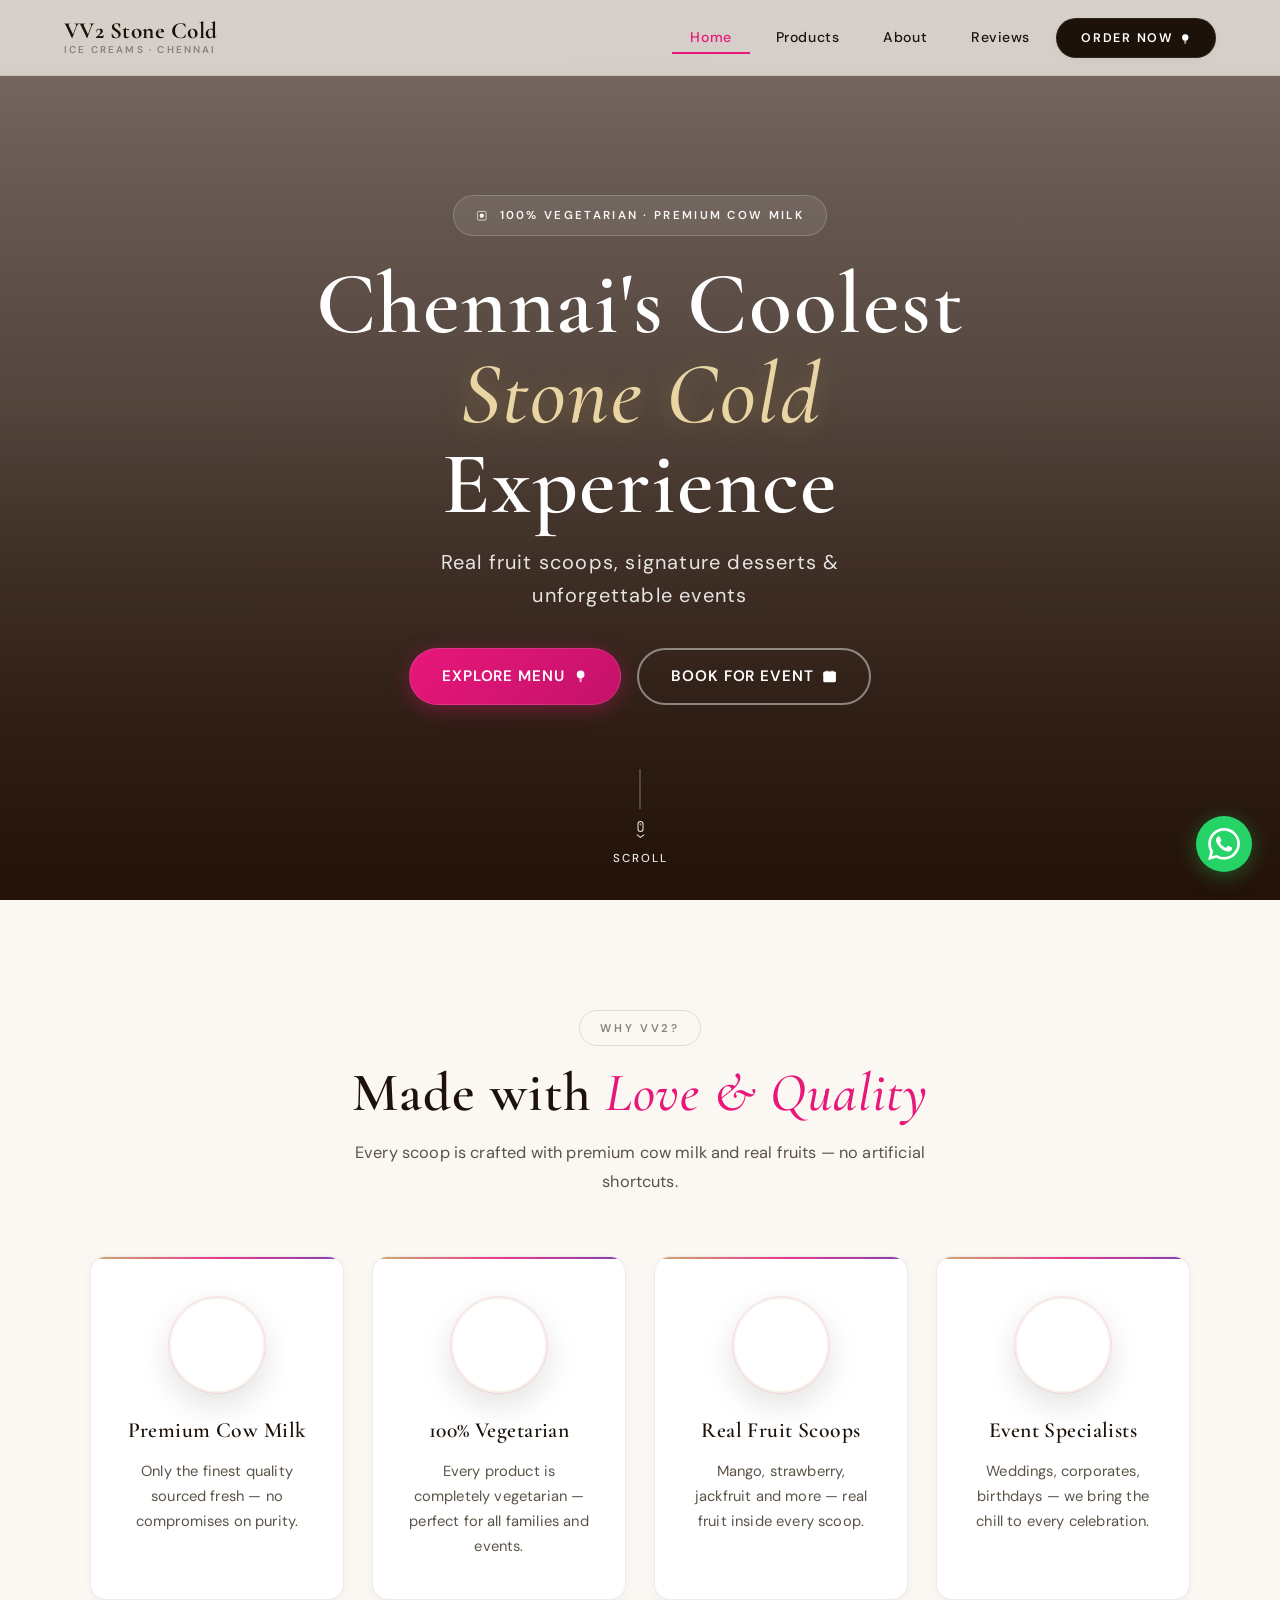
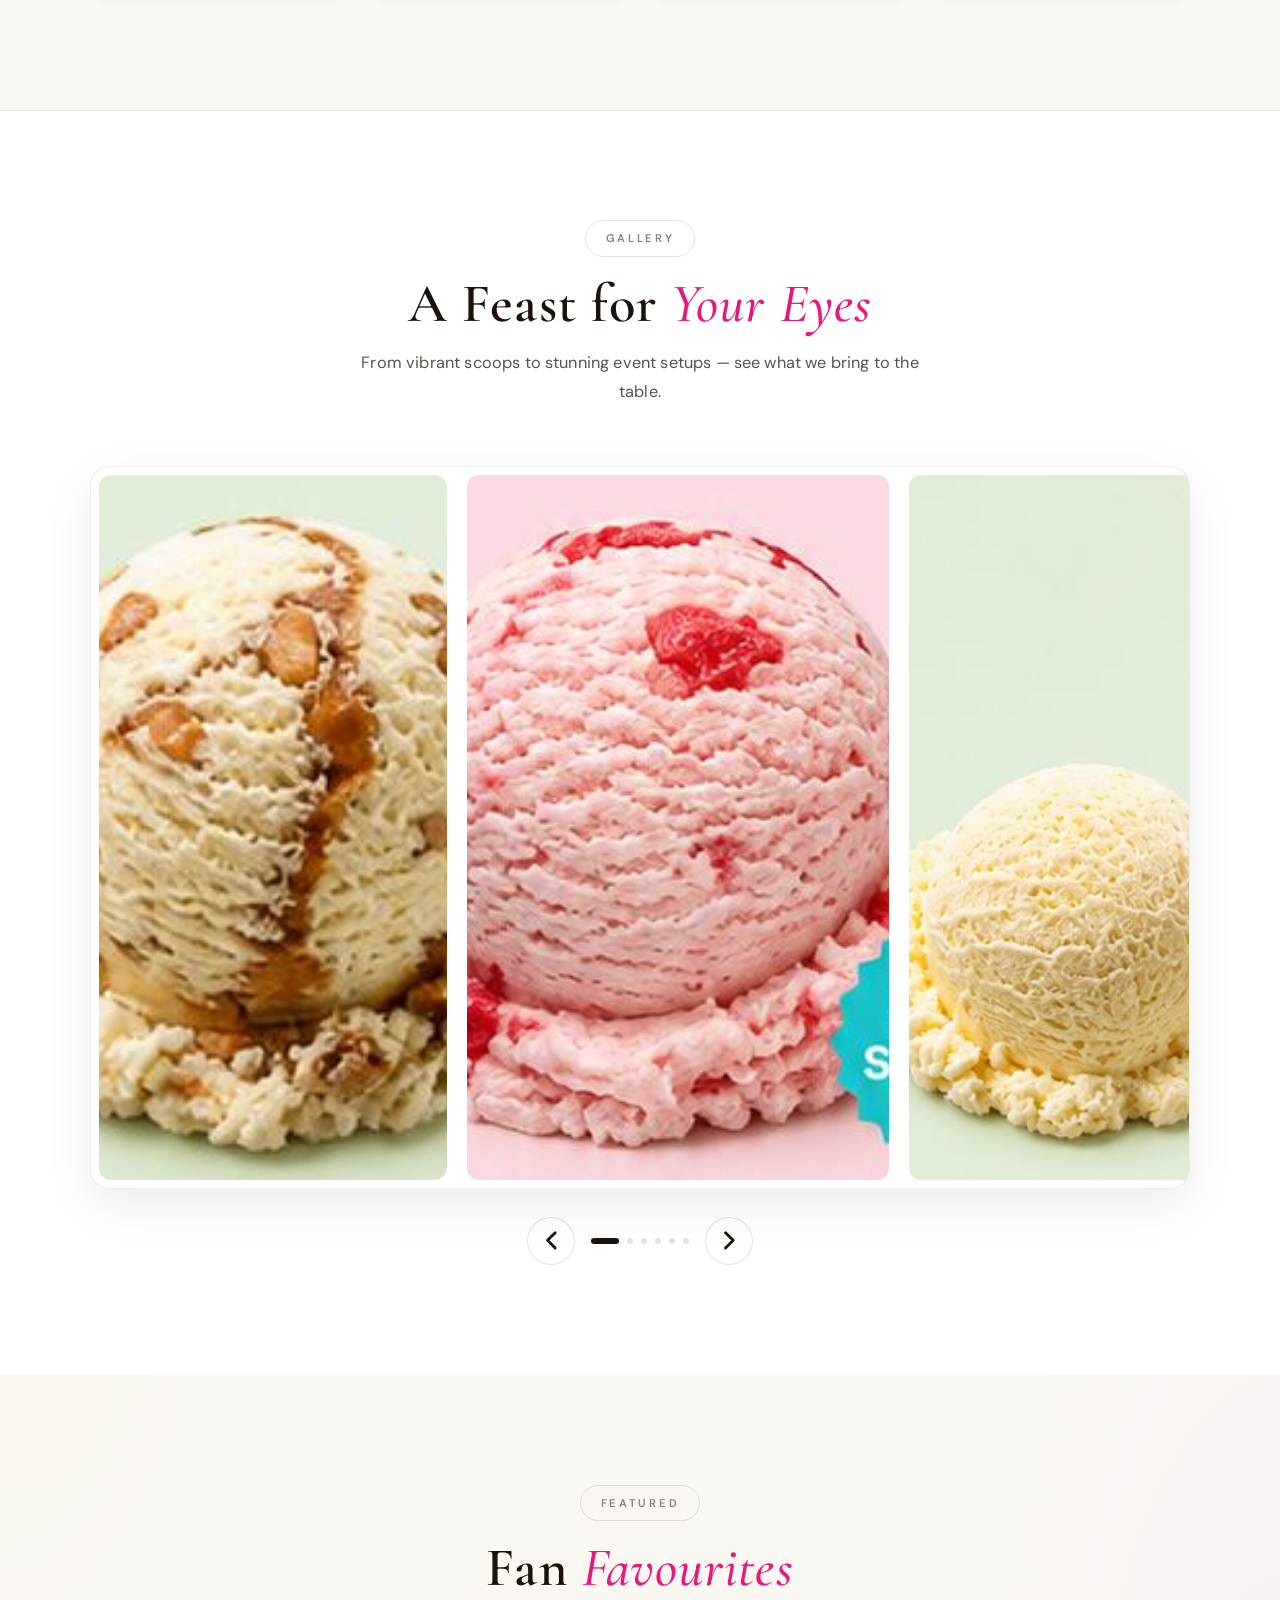
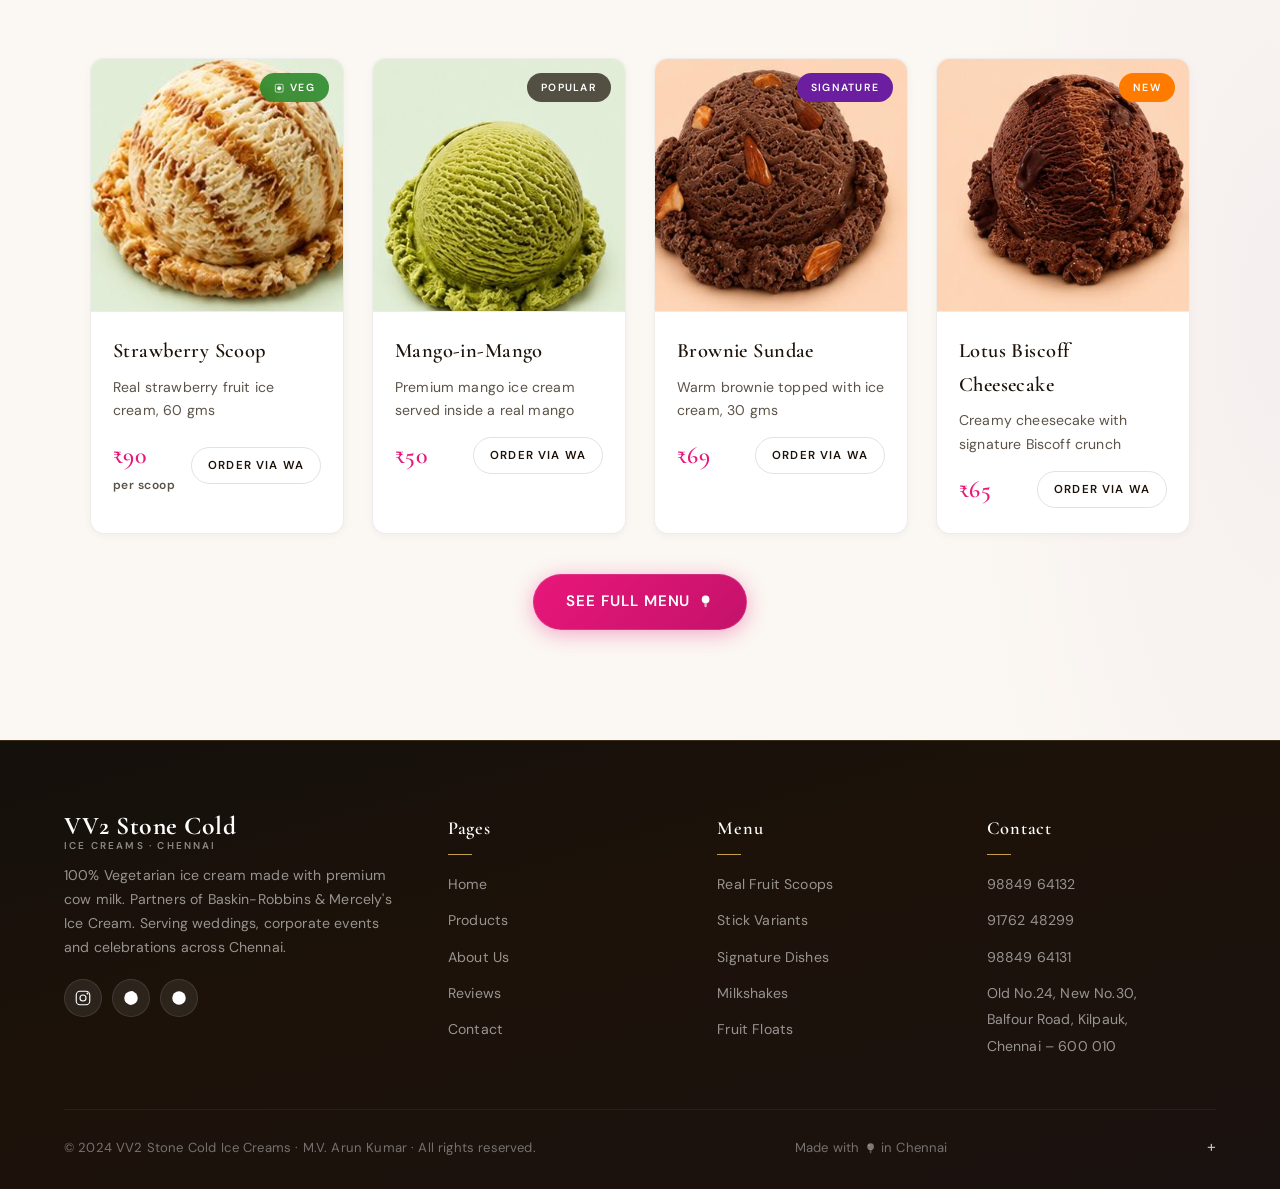
==== commit d3c12b74: "v1.1" ====
--- a/VV2 demo/VV2-IceCream/index.html
+++ b/VV2 demo/VV2-IceCream/index.html
@@ -134,32 +134,32 @@
         <!-- Each slide = one photo. Add or remove slides as needed. -->
 
         <div class="gallery-slide">
-          <img src="images/gallery-1.jpg" alt="Fruit ice cream scoops" loading="lazy" />
+          <img src="images/scoop-vanilla.jpg" alt="Fruit ice cream scoops" loading="lazy" />
           <div class="gallery-slide-overlay"><span>Real Fruit Scoops</span></div>
         </div>
 
         <div class="gallery-slide">
-          <img src="images/gallery-2.jpg" alt="Milkshakes" loading="lazy" />
+          <img src="images/cone-cookies-n-cream.jpg" alt="Cookies N Cream" loading="lazy" />
           <div class="gallery-slide-overlay"><span>Premium Milkshakes</span></div>
         </div>
 
         <div class="gallery-slide">
-          <img src="images/gallery-3.jpg" alt="Event setup" loading="lazy" />
+          <img src="images/cup-cotton-candy.jpg" alt="Cotton Candy" loading="lazy" />
           <div class="gallery-slide-overlay"><span>Wedding Event Setup</span></div>
         </div>
 
         <div class="gallery-slide">
-          <img src="images/gallery-4.jpg" alt="Stick variants" loading="lazy" />
+          <img src="images/stick-vanilla-chocolate.jpg" alt="Vanilla Chocolate Stick" loading="lazy" />
           <div class="gallery-slide-overlay"><span>Stick Variants</span></div>
         </div>
 
         <div class="gallery-slide">
-          <img src="images/gallery-5.jpg" alt="Fruit floats" loading="lazy" />
+          <img src="images/cone-mango-popsicle.jpg" alt="Mango Popsicle" loading="lazy" />
           <div class="gallery-slide-overlay"><span>Fruit Floats</span></div>
         </div>
 
         <div class="gallery-slide">
-          <img src="images/gallery-6.jpg" alt="Brownie sundae" loading="lazy" />
+          <img src="images/cone-pistachio-cream.jpg" alt="Pistachio Cone" loading="lazy" />
           <div class="gallery-slide-overlay"><span>Brownie Sundae</span></div>
         </div>
       </div>
@@ -196,7 +196,6 @@
 
       <div class="product-card fade-in fade-in-delay-1">
         <div class="product-img-wrap">
-          <!-- REPLACE with your actual image: images/scoop-strawberry.jpg -->
           <img src="images/scoop-strawberry.jpg" alt="Strawberry Scoop" loading="lazy"
 />
           <div class="product-img-placeholder" style="display:none;">
@@ -216,7 +215,7 @@
 
       <div class="product-card fade-in fade-in-delay-2">
         <div class="product-img-wrap">
-          <img src="images/mango-in-mango.jpg" alt="Mango in Mango" loading="lazy"
+          <img src="images/scoop-mango.jpg" alt="Mango in Mango" loading="lazy"
 />
           <div class="product-img-placeholder" style="display:none;">
             <svg class="icon icon-2xl" style="fill: var(--orange);"><use href="images/icons.svg#icon-mango"/></svg>
@@ -235,7 +234,7 @@
 
       <div class="product-card fade-in fade-in-delay-3">
         <div class="product-img-wrap">
-          <img src="images/brownie-sundae.jpg" alt="Brownie Sundae" loading="lazy"
+          <img src="images/cup-mississippi-mud.jpg" alt="Brownie Sundae" loading="lazy"
 />
           <div class="product-img-placeholder" style="display:none;">
             <svg class="icon icon-2xl" style="fill: var(--brown);"><use href="images/icons.svg#icon-brownie"/></svg>
@@ -254,7 +253,7 @@
 
       <div class="product-card fade-in fade-in-delay-4">
         <div class="product-img-wrap">
-          <img src="images/lotus-biscoff.jpg" alt="Lotus Biscoff" loading="lazy"
+          <img src="images/rollslice-classic-fudge.jpg" alt="Lotus Biscoff" loading="lazy"
 />
           <div class="product-img-placeholder" style="display:none;">
             <svg class="icon icon-2xl" style="fill: var(--brown-mid);"><use href="images/icons.svg#icon-cookie"/></svg>
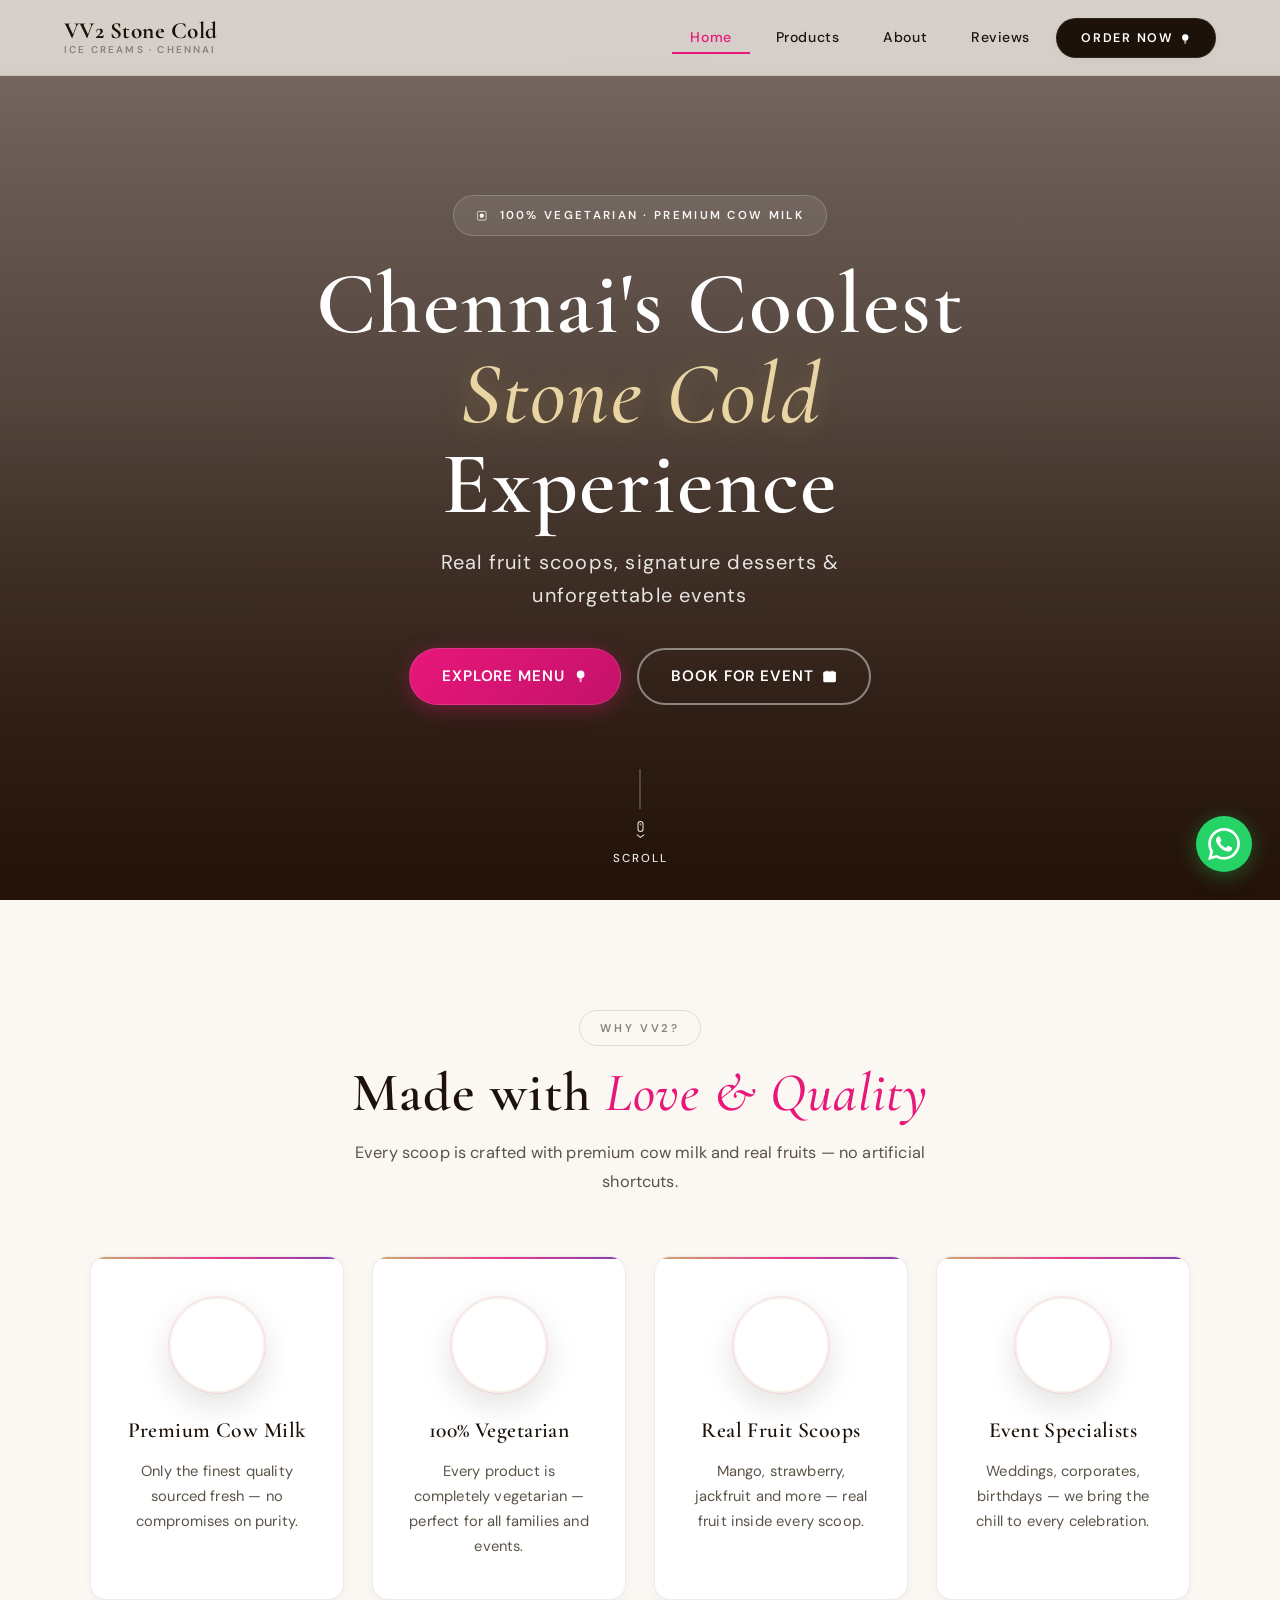
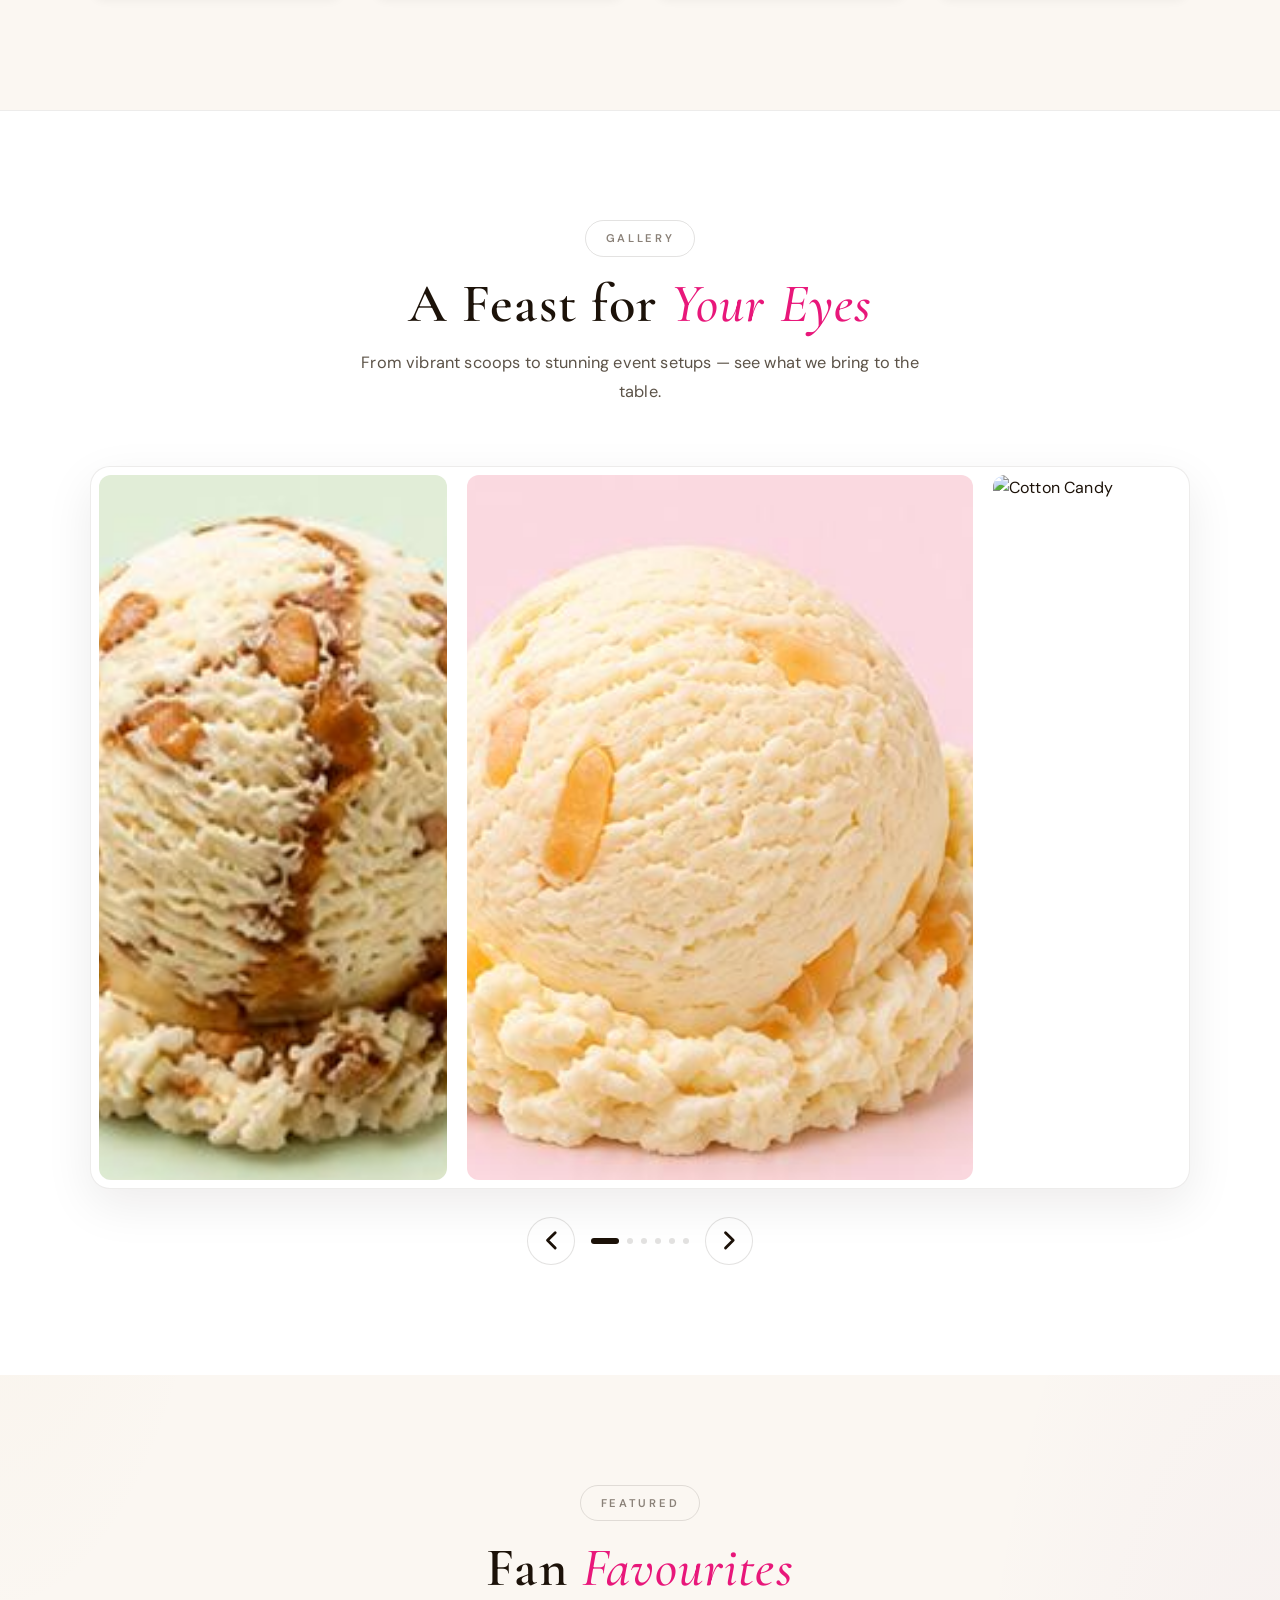
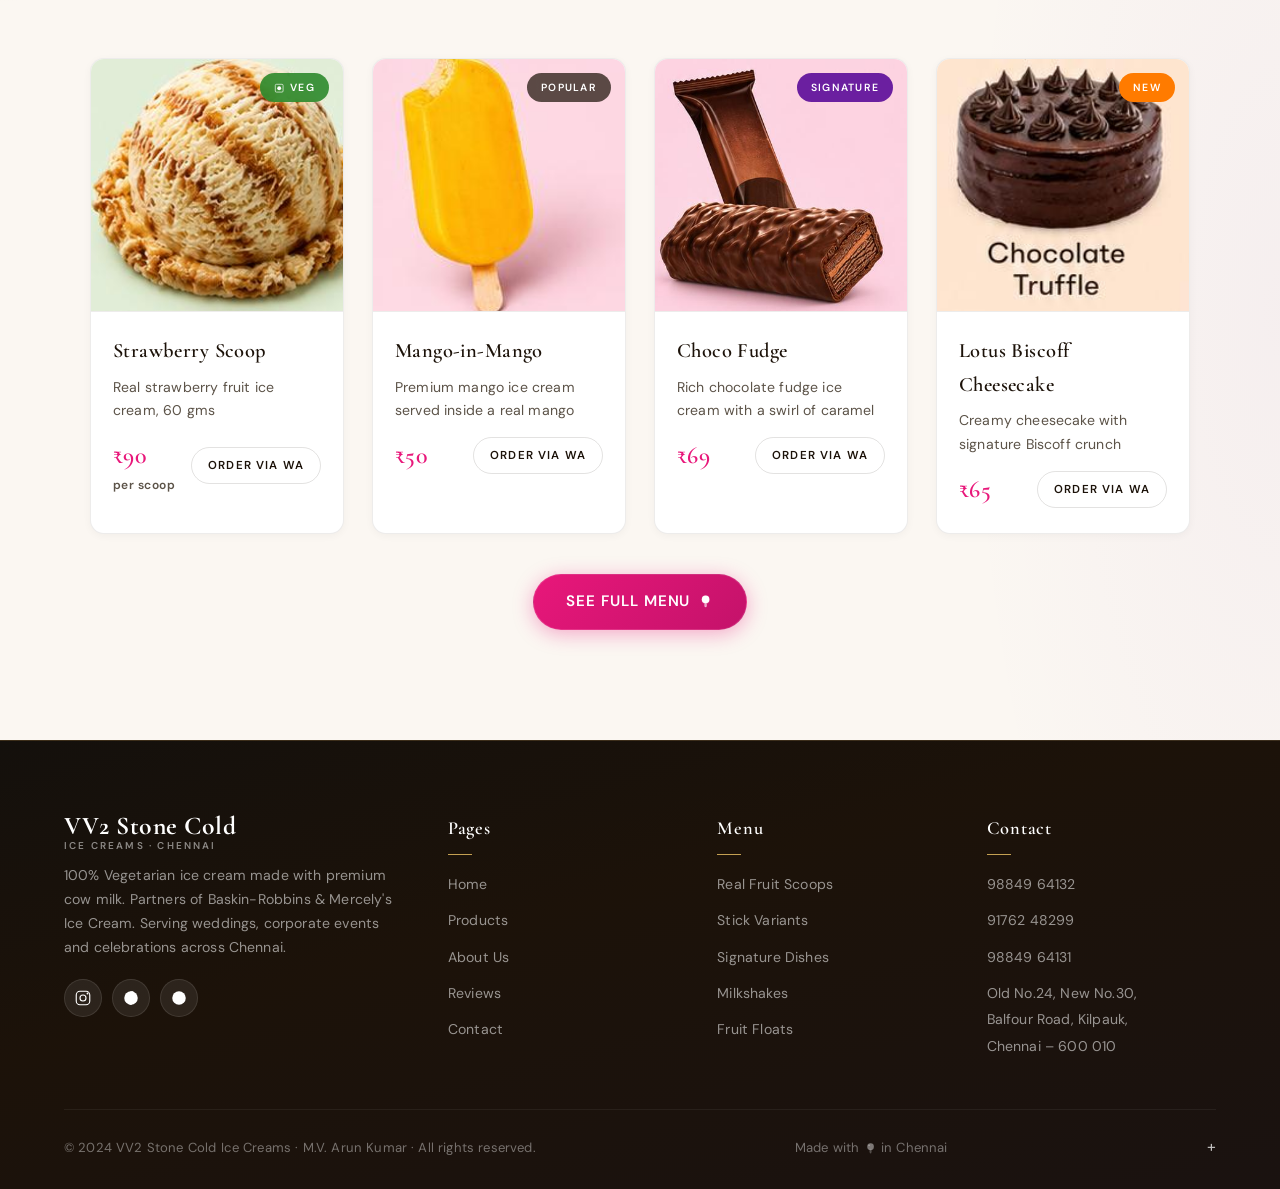
==== commit f68182d6: "v1.2 (beta)" ====
--- a/VV2 demo/VV2-IceCream/index.html
+++ b/VV2 demo/VV2-IceCream/index.html
@@ -139,22 +139,22 @@
         </div>
 
         <div class="gallery-slide">
-          <img src="images/cone-cookies-n-cream.jpg" alt="Cookies N Cream" loading="lazy" />
+          <img src="images/Litchi.jpg" alt="Litchi" loading="lazy" />
           <div class="gallery-slide-overlay"><span>Premium Milkshakes</span></div>
         </div>
 
         <div class="gallery-slide">
-          <img src="images/cup-cotton-candy.jpg" alt="Cotton Candy" loading="lazy" />
+          <img src="images/cotton-candy.jpg" alt="Cotton Candy" loading="lazy" />
           <div class="gallery-slide-overlay"><span>Wedding Event Setup</span></div>
         </div>
 
         <div class="gallery-slide">
-          <img src="images/stick-vanilla-chocolate.jpg" alt="Vanilla Chocolate Stick" loading="lazy" />
+          <img src="images/Choco Vanilla Butterscotch & Caramel.jpg" alt="Vanilla Chocolate Stick" loading="lazy" />
           <div class="gallery-slide-overlay"><span>Stick Variants</span></div>
         </div>
 
         <div class="gallery-slide">
-          <img src="images/cone-mango-popsicle.jpg" alt="Mango Popsicle" loading="lazy" />
+          <img src="images/Mango-Alphonso-Mango.jpg" alt="Mango Popsicle" loading="lazy" />
           <div class="gallery-slide-overlay"><span>Fruit Floats</span></div>
         </div>
 
@@ -215,7 +215,7 @@
 
       <div class="product-card fade-in fade-in-delay-2">
         <div class="product-img-wrap">
-          <img src="images/scoop-mango.jpg" alt="Mango in Mango" loading="lazy"
+          <img src="images/Mango-Mania.jpg" alt="Mango in Mango" loading="lazy"
 />
           <div class="product-img-placeholder" style="display:none;">
             <svg class="icon icon-2xl" style="fill: var(--orange);"><use href="images/icons.svg#icon-mango"/></svg>
@@ -234,7 +234,7 @@
 
       <div class="product-card fade-in fade-in-delay-3">
         <div class="product-img-wrap">
-          <img src="images/cup-mississippi-mud.jpg" alt="Brownie Sundae" loading="lazy"
+          <img src="images/Choco-Fudge.jpg" alt="Choco Fudge" loading="lazy"
 />
           <div class="product-img-placeholder" style="display:none;">
             <svg class="icon icon-2xl" style="fill: var(--brown);"><use href="images/icons.svg#icon-brownie"/></svg>
@@ -242,8 +242,8 @@
           <span class="product-badge" style="background:var(--purple);">Signature</span>
         </div>
         <div class="product-info">
-          <div class="product-name">Brownie Sundae</div>
-          <div class="product-desc">Warm brownie topped with ice cream, 30 gms</div>
+          <div class="product-name">Choco Fudge</div>
+          <div class="product-desc">Rich chocolate fudge ice cream with a swirl of caramel</div>
           <div class="product-footer">
             <div class="product-price">₹69</div>
             <button class="product-order-btn">Order via WA</button>
@@ -253,7 +253,7 @@
 
       <div class="product-card fade-in fade-in-delay-4">
         <div class="product-img-wrap">
-          <img src="images/rollslice-classic-fudge.jpg" alt="Lotus Biscoff" loading="lazy"
+          <img src="images/Chocolate Truffle.jpg" alt="Chocolate Truffle" loading="lazy"
 />
           <div class="product-img-placeholder" style="display:none;">
             <svg class="icon icon-2xl" style="fill: var(--brown-mid);"><use href="images/icons.svg#icon-cookie"/></svg>
